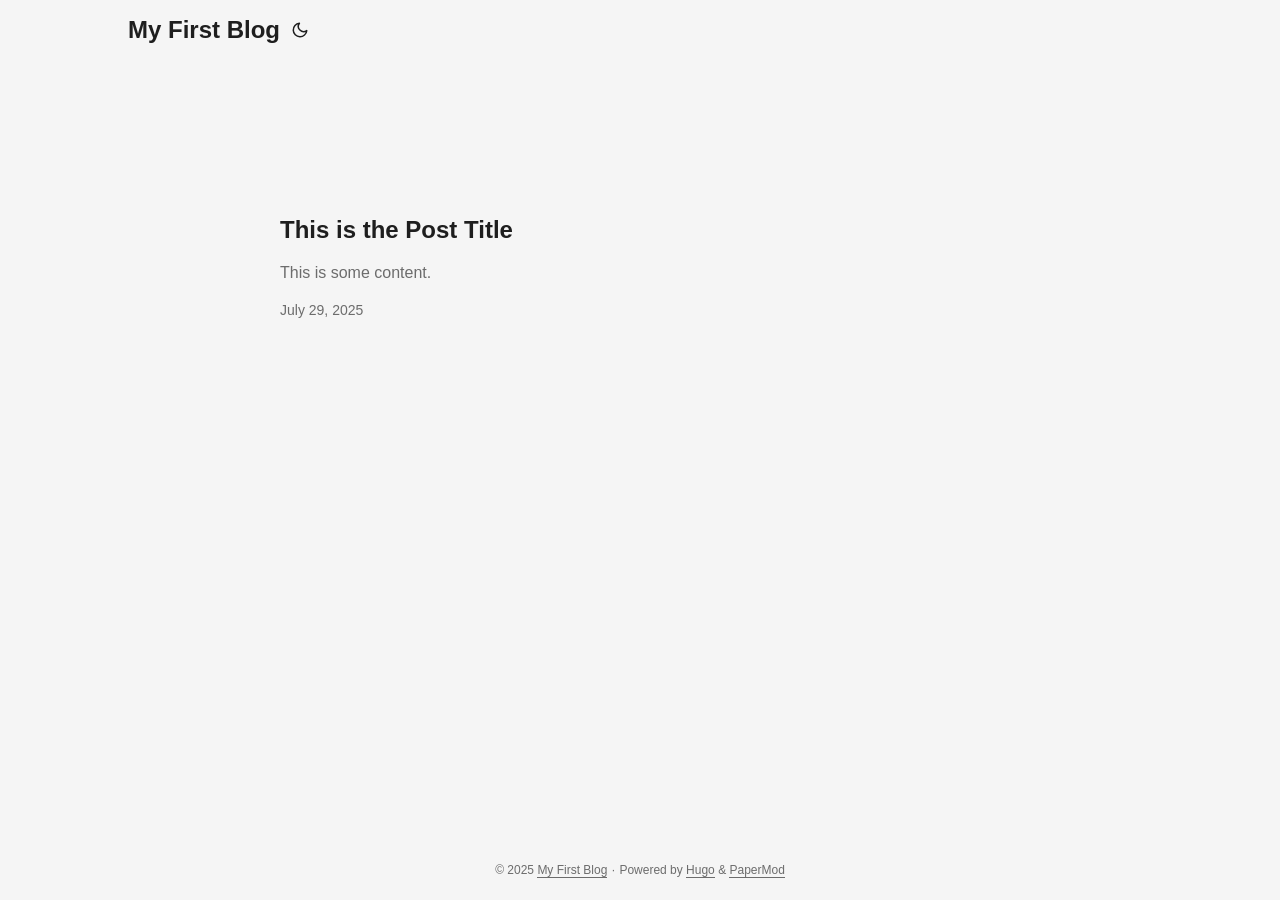
==== index.html @ a7b7a0bf "init commit" ====
<!DOCTYPE html>
<html lang="en" dir="auto">

<head>
	<meta name="generator" content="Hugo 0.148.2"><meta charset="utf-8">
<meta http-equiv="X-UA-Compatible" content="IE=edge">
<meta name="viewport" content="width=device-width, initial-scale=1, shrink-to-fit=no">
<meta name="robots" content="index, follow">
<title>My First Blog</title>

<meta name="description" content="">
<meta name="author" content="">
<link rel="canonical" href="https://amy_lu.github.io/">
<link crossorigin="anonymous" href="/assets/css/stylesheet.8fe10233a706bc87f2e08b3cf97b8bd4c0a80f10675a143675d59212121037c0.css" integrity="sha256-j&#43;ECM6cGvIfy4Is8&#43;XuL1MCoDxBnWhQ2ddWSEhIQN8A=" rel="preload stylesheet" as="style">
<link rel="icon" href="https://amy_lu.github.io/favicon.ico">
<link rel="icon" type="image/png" sizes="16x16" href="https://amy_lu.github.io/favicon-16x16.png">
<link rel="icon" type="image/png" sizes="32x32" href="https://amy_lu.github.io/favicon-32x32.png">
<link rel="apple-touch-icon" href="https://amy_lu.github.io/apple-touch-icon.png">
<link rel="mask-icon" href="https://amy_lu.github.io/safari-pinned-tab.svg">
<meta name="theme-color" content="#2e2e33">
<meta name="msapplication-TileColor" content="#2e2e33">
<link rel="alternate" type="application/rss+xml" href="https://amy_lu.github.io/index.xml">
<link rel="alternate" hreflang="en" href="https://amy_lu.github.io/">
<noscript>
    <style>
        #theme-toggle,
        .top-link {
            display: none;
        }

    </style>
    <style>
        @media (prefers-color-scheme: dark) {
            :root {
                --theme: rgb(29, 30, 32);
                --entry: rgb(46, 46, 51);
                --primary: rgb(218, 218, 219);
                --secondary: rgb(155, 156, 157);
                --tertiary: rgb(65, 66, 68);
                --content: rgb(196, 196, 197);
                --code-block-bg: rgb(46, 46, 51);
                --code-bg: rgb(55, 56, 62);
                --border: rgb(51, 51, 51);
            }

            .list {
                background: var(--theme);
            }

            .list:not(.dark)::-webkit-scrollbar-track {
                background: 0 0;
            }

            .list:not(.dark)::-webkit-scrollbar-thumb {
                border-color: var(--theme);
            }
        }

    </style>
</noscript><meta property="og:url" content="https://amy_lu.github.io/">
  <meta property="og:site_name" content="My First Blog">
  <meta property="og:title" content="My First Blog">
  <meta property="og:locale" content="en-us">
  <meta property="og:type" content="website">
<meta name="twitter:card" content="summary">
<meta name="twitter:title" content="My First Blog">
<meta name="twitter:description" content="">

<script type="application/ld+json">
{
  "@context": "https://schema.org",
  "@type": "Organization",
  "name": "My First Blog",
  "url": "https://amy_lu.github.io/",
  "description": "",
  "logo": "https://amy_lu.github.io/favicon.ico",
  "sameAs": [
      
  ]
}
</script>
</head>

<body class="list" id="top">
<script>
    if (localStorage.getItem("pref-theme") === "dark") {
        document.body.classList.add('dark');
    } else if (localStorage.getItem("pref-theme") === "light") {
        document.body.classList.remove('dark')
    } else if (window.matchMedia('(prefers-color-scheme: dark)').matches) {
        document.body.classList.add('dark');
    }

</script>

<header class="header">
    <nav class="nav">
        <div class="logo">
            <a href="https://amy_lu.github.io/" accesskey="h" title="My First Blog (Alt + H)">My First Blog</a>
            <div class="logo-switches">
                <button id="theme-toggle" accesskey="t" title="(Alt + T)" aria-label="Toggle theme">
                    <svg id="moon" xmlns="http://www.w3.org/2000/svg" width="24" height="18" viewBox="0 0 24 24"
                        fill="none" stroke="currentColor" stroke-width="2" stroke-linecap="round"
                        stroke-linejoin="round">
                        <path d="M21 12.79A9 9 0 1 1 11.21 3 7 7 0 0 0 21 12.79z"></path>
                    </svg>
                    <svg id="sun" xmlns="http://www.w3.org/2000/svg" width="24" height="18" viewBox="0 0 24 24"
                        fill="none" stroke="currentColor" stroke-width="2" stroke-linecap="round"
                        stroke-linejoin="round">
                        <circle cx="12" cy="12" r="5"></circle>
                        <line x1="12" y1="1" x2="12" y2="3"></line>
                        <line x1="12" y1="21" x2="12" y2="23"></line>
                        <line x1="4.22" y1="4.22" x2="5.64" y2="5.64"></line>
                        <line x1="18.36" y1="18.36" x2="19.78" y2="19.78"></line>
                        <line x1="1" y1="12" x2="3" y2="12"></line>
                        <line x1="21" y1="12" x2="23" y2="12"></line>
                        <line x1="4.22" y1="19.78" x2="5.64" y2="18.36"></line>
                        <line x1="18.36" y1="5.64" x2="19.78" y2="4.22"></line>
                    </svg>
                </button>
            </div>
        </div>
        <ul id="menu">
        </ul>
    </nav>
</header>
<main class="main"> 

<article class="first-entry"> 
  <header class="entry-header">
    <h2 class="entry-hint-parent">This is the Post Title
    </h2>
  </header>
  <div class="entry-content">
    <p>This is some content.
</p>
  </div>
  <footer class="entry-footer"><span title='2025-07-29 17:10:35 +0800 CST'>July 29, 2025</span></footer>
  <a class="entry-link" aria-label="post link to This is the Post Title" href="https://amy_lu.github.io/posts/mypost/"></a>
</article>
    </main>
    
<footer class="footer">
        <span>&copy; 2025 <a href="https://amy_lu.github.io/">My First Blog</a></span> · 

    <span>
        Powered by
        <a href="https://gohugo.io/" rel="noopener noreferrer" target="_blank">Hugo</a> &
        <a href="https://github.com/adityatelange/hugo-PaperMod/" rel="noopener" target="_blank">PaperMod</a>
    </span>
</footer>
<a href="#top" aria-label="go to top" title="Go to Top (Alt + G)" class="top-link" id="top-link" accesskey="g">
    <svg xmlns="http://www.w3.org/2000/svg" viewBox="0 0 12 6" fill="currentColor">
        <path d="M12 6H0l6-6z" />
    </svg>
</a>

<script>
    let menu = document.getElementById('menu')
    if (menu) {
        menu.scrollLeft = localStorage.getItem("menu-scroll-position");
        menu.onscroll = function () {
            localStorage.setItem("menu-scroll-position", menu.scrollLeft);
        }
    }

    document.querySelectorAll('a[href^="#"]').forEach(anchor => {
        anchor.addEventListener("click", function (e) {
            e.preventDefault();
            var id = this.getAttribute("href").substr(1);
            if (!window.matchMedia('(prefers-reduced-motion: reduce)').matches) {
                document.querySelector(`[id='${decodeURIComponent(id)}']`).scrollIntoView({
                    behavior: "smooth"
                });
            } else {
                document.querySelector(`[id='${decodeURIComponent(id)}']`).scrollIntoView();
            }
            if (id === "top") {
                history.replaceState(null, null, " ");
            } else {
                history.pushState(null, null, `#${id}`);
            }
        });
    });

</script>
<script>
    var mybutton = document.getElementById("top-link");
    window.onscroll = function () {
        if (document.body.scrollTop > 800 || document.documentElement.scrollTop > 800) {
            mybutton.style.visibility = "visible";
            mybutton.style.opacity = "1";
        } else {
            mybutton.style.visibility = "hidden";
            mybutton.style.opacity = "0";
        }
    };

</script>
<script>
    document.getElementById("theme-toggle").addEventListener("click", () => {
        if (document.body.className.includes("dark")) {
            document.body.classList.remove('dark');
            localStorage.setItem("pref-theme", 'light');
        } else {
            document.body.classList.add('dark');
            localStorage.setItem("pref-theme", 'dark');
        }
    })

</script>
</body>

</html>
---- assets/css/stylesheet.8fe10233a706bc87f2e08b3cf97b8bd4c0a80f10675a143675d59212121037c0.css ----
/*
  PaperMod v8+
  License: MIT https://github.com/adityatelange/hugo-PaperMod/blob/master/LICENSE
  Copyright (c) 2020 nanxiaobei and adityatelange
  Copyright (c) 2021-2025 adityatelange
*/
:root{--gap:24px;--content-gap:20px;--nav-width:1024px;--main-width:720px;--header-height:60px;--footer-height:60px;--radius:8px;--theme:rgb(255, 255, 255);--entry:rgb(255, 255, 255);--primary:rgb(30, 30, 30);--secondary:rgb(108, 108, 108);--tertiary:rgb(214, 214, 214);--content:rgb(31, 31, 31);--code-block-bg:rgb(28, 29, 33);--code-bg:rgb(245, 245, 245);--border:rgb(238, 238, 238)}.dark{--theme:rgb(29, 30, 32);--entry:rgb(46, 46, 51);--primary:rgb(218, 218, 219);--secondary:rgb(155, 156, 157);--tertiary:rgb(65, 66, 68);--content:rgb(196, 196, 197);--code-block-bg:rgb(46, 46, 51);--code-bg:rgb(55, 56, 62);--border:rgb(51, 51, 51)}.list{background:var(--code-bg)}.dark.list{background:var(--theme)}*,::after,::before{box-sizing:border-box}html{-webkit-tap-highlight-color:transparent;overflow-y:scroll;-webkit-text-size-adjust:100%;text-size-adjust:100%}a,button,body,h1,h2,h3,h4,h5,h6{color:var(--primary)}body{font-family:-apple-system,BlinkMacSystemFont,segoe ui,Roboto,Oxygen,Ubuntu,Cantarell,open sans,helvetica neue,sans-serif;font-size:18px;line-height:1.6;word-break:break-word;background:var(--theme)}article,aside,figcaption,figure,footer,header,hgroup,main,nav,section,table{display:block}h1,h2,h3,h4,h5,h6{line-height:1.2}h1,h2,h3,h4,h5,h6,p{margin-top:0;margin-bottom:0}ul{padding:0}a{text-decoration:none}body,figure,ul{margin:0}table{width:100%;border-collapse:collapse;border-spacing:0;overflow-x:auto;word-break:keep-all}button,input,textarea{padding:0;font:inherit;background:0 0;border:0}input,textarea{outline:0}button,input[type=button],input[type=submit]{cursor:pointer}input:-webkit-autofill,textarea:-webkit-autofill{box-shadow:0 0 0 50px var(--theme)inset}img{display:block;max-width:100%}.not-found{position:absolute;left:0;right:0;display:flex;align-items:center;justify-content:center;height:80%;font-size:160px;font-weight:700}.archive-posts{width:100%;font-size:16px}.archive-year{margin-top:40px}.archive-year:not(:last-of-type){border-bottom:2px solid var(--border)}.archive-month{display:flex;align-items:flex-start;padding:10px 0}.archive-month-header{margin:25px 0;width:200px}.archive-month:not(:last-of-type){border-bottom:1px solid var(--border)}.archive-entry{position:relative;padding:5px;margin:10px 0}.archive-entry-title{margin:5px 0;font-weight:400}.archive-count,.archive-meta{color:var(--secondary);font-size:14px}.footer,.top-link{font-size:12px;color:var(--secondary)}.footer{max-width:calc(var(--main-width) + var(--gap) * 2);margin:auto;padding:calc((var(--footer-height) - var(--gap))/2)var(--gap);text-align:center;line-height:24px}.footer span{margin-inline-start:1px;margin-inline-end:1px}.footer span:last-child{white-space:nowrap}.footer a{color:inherit;border-bottom:1px solid var(--secondary)}.footer a:hover{border-bottom:1px solid var(--primary)}.top-link{visibility:hidden;position:fixed;bottom:60px;right:30px;z-index:99;background:var(--tertiary);width:42px;height:42px;padding:12px;border-radius:64px;transition:visibility .5s,opacity .8s linear}.top-link,.top-link svg{filter:drop-shadow(0 0 0 var(--theme))}.footer a:hover,.top-link:hover{color:var(--primary)}.top-link:focus,#theme-toggle:focus{outline:0}.nav{display:flex;flex-wrap:wrap;justify-content:space-between;max-width:calc(var(--nav-width) + var(--gap) * 2);margin-inline-start:auto;margin-inline-end:auto;line-height:var(--header-height)}.nav a{display:block}.logo,#menu{display:flex;margin:auto var(--gap)}.logo{flex-wrap:inherit}.logo a{font-size:24px;font-weight:700}.logo a img,.logo a svg{display:inline;vertical-align:middle;pointer-events:none;transform:translate(0,-10%);border-radius:6px;margin-inline-end:8px}button#theme-toggle{font-size:26px;margin:auto 4px}body.dark #moon{vertical-align:middle;display:none}body:not(.dark) #sun{display:none}#menu{list-style:none;word-break:keep-all;overflow-x:auto;white-space:nowrap}#menu li+li{margin-inline-start:var(--gap)}#menu a{font-size:16px}#menu .active{font-weight:500;border-bottom:2px solid}.lang-switch li,.lang-switch ul,.logo-switches{display:inline-flex;margin:auto 4px}.lang-switch{display:flex;flex-wrap:inherit}.lang-switch a{margin:auto 3px;font-size:16px;font-weight:500}.logo-switches{flex-wrap:inherit}.main{position:relative;min-height:calc(100vh - var(--header-height) - var(--footer-height));max-width:calc(var(--main-width) + var(--gap) * 2);margin:auto;padding:var(--gap)}.page-header h1{font-size:40px}.pagination{display:flex}.pagination a{color:var(--theme);font-size:13px;line-height:36px;background:var(--primary);border-radius:calc(36px/2);padding:0 16px}.pagination .next{margin-inline-start:auto}.social-icons a{display:inline-flex;padding:10px}.social-icons a svg{height:26px;width:26px}code{direction:ltr}div.highlight,pre{position:relative}.copy-code{display:none;position:absolute;top:4px;right:4px;color:rgba(255,255,255,.8);background:rgba(78,78,78,.8);border-radius:var(--radius);padding:0 5px;font-size:14px;user-select:none}div.highlight:hover .copy-code,pre:hover .copy-code{display:block}.first-entry{position:relative;display:flex;flex-direction:column;justify-content:center;min-height:320px;margin:var(--gap)0 calc(var(--gap) * 2)}.first-entry .entry-header{overflow:hidden;display:-webkit-box;-webkit-box-orient:vertical;-webkit-line-clamp:3}.first-entry .entry-header h1{font-size:34px;line-height:1.3}.first-entry .entry-content{margin:14px 0;font-size:16px;-webkit-line-clamp:3}.first-entry .entry-footer{font-size:14px}.home-info .entry-content{-webkit-line-clamp:unset}.post-entry{position:relative;margin-bottom:var(--gap);padding:var(--gap);background:var(--entry);border-radius:var(--radius);transition:transform .1s;border:1px solid var(--border)}.post-entry:active{transform:scale(.96)}.tag-entry .entry-cover{display:none}.entry-header h2{font-size:24px;line-height:1.3}.entry-content{margin:8px 0;color:var(--secondary);font-size:14px;line-height:1.6;overflow:hidden;display:-webkit-box;-webkit-box-orient:vertical;-webkit-line-clamp:2}.entry-footer{color:var(--secondary);font-size:13px}.entry-link{position:absolute;left:0;right:0;top:0;bottom:0}.entry-hint{color:var(--secondary)}.entry-hint-parent{display:flex;justify-content:space-between}.entry-cover{font-size:14px;margin-bottom:var(--gap);text-align:center}.entry-cover img{border-radius:var(--radius);width:100%;height:auto}.entry-cover a{color:var(--secondary);box-shadow:0 1px 0 var(--primary)}.page-header,.post-header{margin:24px auto var(--content-gap)}.post-title{margin-bottom:2px;font-size:40px}.post-description{margin-top:10px;margin-bottom:5px}.post-meta,.breadcrumbs{color:var(--secondary);font-size:14px;display:flex;flex-wrap:wrap;align-items:center}.post-meta .i18n_list li{display:inline-flex;list-style:none;margin:auto 3px;box-shadow:0 1px 0 var(--secondary)}.breadcrumbs a{font-size:16px}.post-content{color:var(--content)}.post-content h3,.post-content h4,.post-content h5,.post-content h6{margin:24px 0 16px}.post-content h1{margin:40px auto 32px;font-size:40px}.post-content h2{margin:32px auto 24px;font-size:32px}.post-content h3{font-size:24px}.post-content h4{font-size:16px}.post-content h5{font-size:14px}.post-content h6{font-size:12px}.post-content a,.toc a:hover{box-shadow:0 1px;box-decoration-break:clone;-webkit-box-decoration-break:clone}.post-content a code{margin:auto 0;border-radius:0;box-shadow:0 -1px 0 var(--primary)inset}.post-content del{text-decoration:line-through}.post-content dl,.post-content ol,.post-content p,.post-content figure,.post-content ul{margin-bottom:var(--content-gap)}.post-content ol,.post-content ul{padding-inline-start:20px}.post-content li{margin-top:5px}.post-content li p{margin-bottom:0}.post-content dl{display:flex;flex-wrap:wrap;margin:0}.post-content dt{width:25%;font-weight:700}.post-content dd{width:75%;margin-inline-start:0;padding-inline-start:10px}.post-content dd~dd,.post-content dt~dt{margin-top:10px}.post-content table{margin-bottom:var(--content-gap)}.post-content table th,.post-content table:not(.highlighttable,.highlight table,.gist .highlight) td{min-width:80px;padding:8px 5px;line-height:1.5;border-bottom:1px solid var(--border)}.post-content table th{text-align:start}.post-content table:not(.highlighttable) td code:only-child{margin:auto 0}.post-content .highlight table{border-radius:var(--radius)}.post-content .highlight:not(table){margin:10px auto;background:var(--code-block-bg) !important;border-radius:var(--radius);direction:ltr}.post-content li>.highlight{margin-inline-end:0}.post-content ul pre{margin-inline-start:calc(var(--gap) * -2)}.post-content .highlight pre{margin:0}.post-content .highlighttable{table-layout:fixed}.post-content .highlighttable td:first-child{width:40px}.post-content .highlighttable td .linenodiv{padding-inline-end:0 !important}.post-content .highlighttable td .highlight,.post-content .highlighttable td .linenodiv pre{margin-bottom:0}.post-content code{margin:auto 4px;padding:4px 6px;font-size:.78em;line-height:1.5;background:var(--code-bg);border-radius:2px}.post-content pre code{display:grid;margin:auto 0;padding:10px;color:#d5d5d6;background:var(--code-block-bg) !important;border-radius:var(--radius);overflow-x:auto;word-break:break-all}.post-content blockquote{margin:20px 0;padding:0 14px;border-inline-start:3px solid var(--primary)}.post-content hr{margin:30px 0;height:2px;background:var(--tertiary);border:0}.post-content iframe{max-width:100%}.post-content img{border-radius:4px;margin:1rem 0}.post-content img[src*="#center"]{margin:1rem auto}.post-content figure.align-center{text-align:center}.post-content figure>figcaption{color:var(--primary);font-size:16px;font-weight:700;margin:8px 0 16px}.post-content figure>figcaption>p{color:var(--secondary);font-size:14px;font-weight:400}.toc{margin:0 2px 40px;border:1px solid var(--border);background:var(--code-bg);border-radius:var(--radius);padding:.4em}.dark .toc{background:var(--entry)}.toc details summary{cursor:zoom-in;margin-inline-start:10px;user-select:none}.toc details[open] summary{cursor:zoom-out}.toc .details{display:inline;font-weight:500}.toc .inner{margin:5px 20px 0;padding:0 10px;opacity:.9}.toc li ul{margin-inline-start:var(--gap)}.toc summary:focus{outline:0}.post-footer{margin-top:56px}.post-footer>*{margin-bottom:10px}.post-tags{display:flex;flex-wrap:wrap;gap:10px}.post-tags li{display:inline-block}.post-tags a,.share-buttons,.paginav{border-radius:var(--radius);background:var(--code-bg);border:1px solid var(--border)}.post-tags a{display:block;padding:0 14px;color:var(--secondary);font-size:14px;line-height:34px;background:var(--code-bg)}.post-tags a:hover,.paginav a:hover{background:var(--border)}.share-buttons{padding:10px;display:flex;justify-content:center;overflow-x:auto;gap:10px}.share-buttons li,.share-buttons a{display:inline-flex}.share-buttons a:not(:last-of-type){margin-inline-end:12px}h1:hover .anchor,h2:hover .anchor,h3:hover .anchor,h4:hover .anchor,h5:hover .anchor,h6:hover .anchor{display:inline-flex;color:var(--secondary);margin-inline-start:8px;font-weight:500;user-select:none}.paginav{display:flex;line-height:30px}.paginav a{padding-inline-start:14px;padding-inline-end:14px;border-radius:var(--radius)}.paginav .title{letter-spacing:1px;text-transform:uppercase;font-size:small;color:var(--secondary)}.paginav .prev,.paginav .next{width:50%}.paginav span:hover:not(.title){box-shadow:0 1px}.paginav .next{margin-inline-start:auto;text-align:right}[dir=rtl] .paginav .next{text-align:left}h1>a>svg{display:inline}img.in-text{display:inline;margin:auto}.buttons,.main .profile{display:flex;justify-content:center}.main .profile{align-items:center;min-height:calc(100vh - var(--header-height) - var(--footer-height) - (var(--gap) * 2));text-align:center}.profile .profile_inner{display:flex;flex-direction:column;align-items:center;gap:10px}.profile img{border-radius:50%}.buttons{flex-wrap:wrap;max-width:400px}.button{background:var(--tertiary);border-radius:var(--radius);margin:8px;padding:6px;transition:transform .1s}.button-inner{padding:0 8px}.button:active{transform:scale(.96)}#searchbox input{padding:4px 10px;width:100%;color:var(--primary);font-weight:700;border:2px solid var(--tertiary);border-radius:var(--radius)}#searchbox input:focus{border-color:var(--secondary)}#searchResults li{list-style:none;border-radius:var(--radius);padding:10px;margin:10px 0;position:relative;font-weight:500}#searchResults{margin:10px 0;width:100%}#searchResults li:active{transition:transform .1s;transform:scale(.98)}#searchResults a{position:absolute;width:100%;height:100%;top:0;left:0;outline:none}#searchResults .focus{transform:scale(.98);border:2px solid var(--tertiary)}.terms-tags li{display:inline-block;margin:10px;font-weight:500}.terms-tags a{display:block;padding:3px 10px;background:var(--tertiary);border-radius:6px;transition:transform .1s}.terms-tags a:active{background:var(--tertiary);transform:scale(.96)}.bg{color:#cad3f5;background-color:#24273a}.chroma{color:#cad3f5;background-color:#24273a}.chroma .x{}.chroma .err{color:#ed8796}.chroma .cl{}.chroma .lnlinks{outline:none;text-decoration:none;color:inherit}.chroma .lntd{vertical-align:top;padding:0;margin:0;border:0}.chroma .lntable{border-spacing:0;padding:0;margin:0;border:0}.chroma .hl{background-color:#474733}.chroma .lnt{white-space:pre;-webkit-user-select:none;user-select:none;margin-right:.4em;padding:0 .4em;color:#8087a2}.chroma .ln{white-space:pre;-webkit-user-select:none;user-select:none;margin-right:.4em;padding:0 .4em;color:#8087a2}.chroma .line{display:flex}.chroma .k{color:#c6a0f6}.chroma .kc{color:#f5a97f}.chroma .kd{color:#ed8796}.chroma .kn{color:#8bd5ca}.chroma .kp{color:#c6a0f6}.chroma .kr{color:#c6a0f6}.chroma .kt{color:#ed8796}.chroma .n{}.chroma .na{color:#8aadf4}.chroma .nb{color:#91d7e3}.chroma .bp{color:#91d7e3}.chroma .nc{color:#eed49f}.chroma .no{color:#eed49f}.chroma .nd{color:#8aadf4;font-weight:700}.chroma .ni{color:#8bd5ca}.chroma .ne{color:#f5a97f}.chroma .nf{color:#8aadf4}.chroma .fm{color:#8aadf4}.chroma .nl{color:#91d7e3}.chroma .nn{color:#f5a97f}.chroma .nx{}.chroma .py{color:#f5a97f}.chroma .nt{color:#c6a0f6}.chroma .nv{color:#f4dbd6}.chroma .vc{color:#f4dbd6}.chroma .vg{color:#f4dbd6}.chroma .vi{color:#f4dbd6}.chroma .vm{color:#f4dbd6}.chroma .l{}.chroma .ld{}.chroma .s{color:#a6da95}.chroma .sa{color:#ed8796}.chroma .sb{color:#a6da95}.chroma .sc{color:#a6da95}.chroma .dl{color:#8aadf4}.chroma .sd{color:#6e738d}.chroma .s2{color:#a6da95}.chroma .se{color:#8aadf4}.chroma .sh{color:#6e738d}.chroma .si{color:#a6da95}.chroma .sx{color:#a6da95}.chroma .sr{color:#8bd5ca}.chroma .s1{color:#a6da95}.chroma .ss{color:#a6da95}.chroma .m{color:#f5a97f}.chroma .mb{color:#f5a97f}.chroma .mf{color:#f5a97f}.chroma .mh{color:#f5a97f}.chroma .mi{color:#f5a97f}.chroma .il{color:#f5a97f}.chroma .mo{color:#f5a97f}.chroma .o{color:#91d7e3;font-weight:700}.chroma .ow{color:#91d7e3;font-weight:700}.chroma .p{}.chroma .c{color:#6e738d;font-style:italic}.chroma .ch{color:#6e738d;font-style:italic}.chroma .cm{color:#6e738d;font-style:italic}.chroma .c1{color:#6e738d;font-style:italic}.chroma .cs{color:#6e738d;font-style:italic}.chroma .cp{color:#6e738d;font-style:italic}.chroma .cpf{color:#6e738d;font-weight:700;font-style:italic}.chroma .g{}.chroma .gd{color:#ed8796;background-color:#363a4f}.chroma .ge{font-style:italic}.chroma .gr{color:#ed8796}.chroma .gh{color:#f5a97f;font-weight:700}.chroma .gi{color:#a6da95;background-color:#363a4f}.chroma .go{}.chroma .gp{}.chroma .gs{font-weight:700}.chroma .gu{color:#f5a97f;font-weight:700}.chroma .gt{color:#ed8796}.chroma .gl{text-decoration:underline}.chroma .w{}.chroma{background-color:unset !important}.chroma .hl{display:flex}.chroma .lnt{padding:0 0 0 12px}.highlight pre.chroma code{padding:8px 0}.highlight pre.chroma .line .cl,.chroma .ln{padding:0 10px}.chroma .lntd:last-of-type{width:100%}::-webkit-scrollbar-track{background:0 0}.list:not(.dark)::-webkit-scrollbar-track{background:var(--code-bg)}::-webkit-scrollbar-thumb{background:var(--tertiary);border:5px solid var(--theme);border-radius:var(--radius)}.list:not(.dark)::-webkit-scrollbar-thumb{border:5px solid var(--code-bg)}::-webkit-scrollbar-thumb:hover{background:var(--secondary)}::-webkit-scrollbar:not(.highlighttable,.highlight table,.gist .highlight){background:var(--theme)}.post-content .highlighttable td .highlight pre code::-webkit-scrollbar{display:none}.post-content :not(table) ::-webkit-scrollbar-thumb{border:2px solid var(--code-block-bg);background:#717175}.post-content :not(table) ::-webkit-scrollbar-thumb:hover{background:#a3a3a5}.gist table::-webkit-scrollbar-thumb{border:2px solid #fff;background:#adadad}.gist table::-webkit-scrollbar-thumb:hover{background:#707070}.post-content table::-webkit-scrollbar-thumb{border-width:2px}@media screen and (min-width:768px){::-webkit-scrollbar{width:19px;height:11px}}@media screen and (max-width:768px){:root{--gap:14px}.profile img{transform:scale(.85)}.first-entry{min-height:260px}.archive-month{flex-direction:column}.archive-year{margin-top:20px}.footer{padding:calc((var(--footer-height) - var(--gap) - 10px)/2)var(--gap)}}@media screen and (max-width:900px){.list .top-link{transform:translateY(-5rem)}}@media screen and (max-width:340px){.share-buttons{justify-content:unset}}@media(prefers-reduced-motion){.terms-tags a:active,.button:active,.post-entry:active,.top-link,#searchResults .focus,#searchResults li:active{transform:none}}
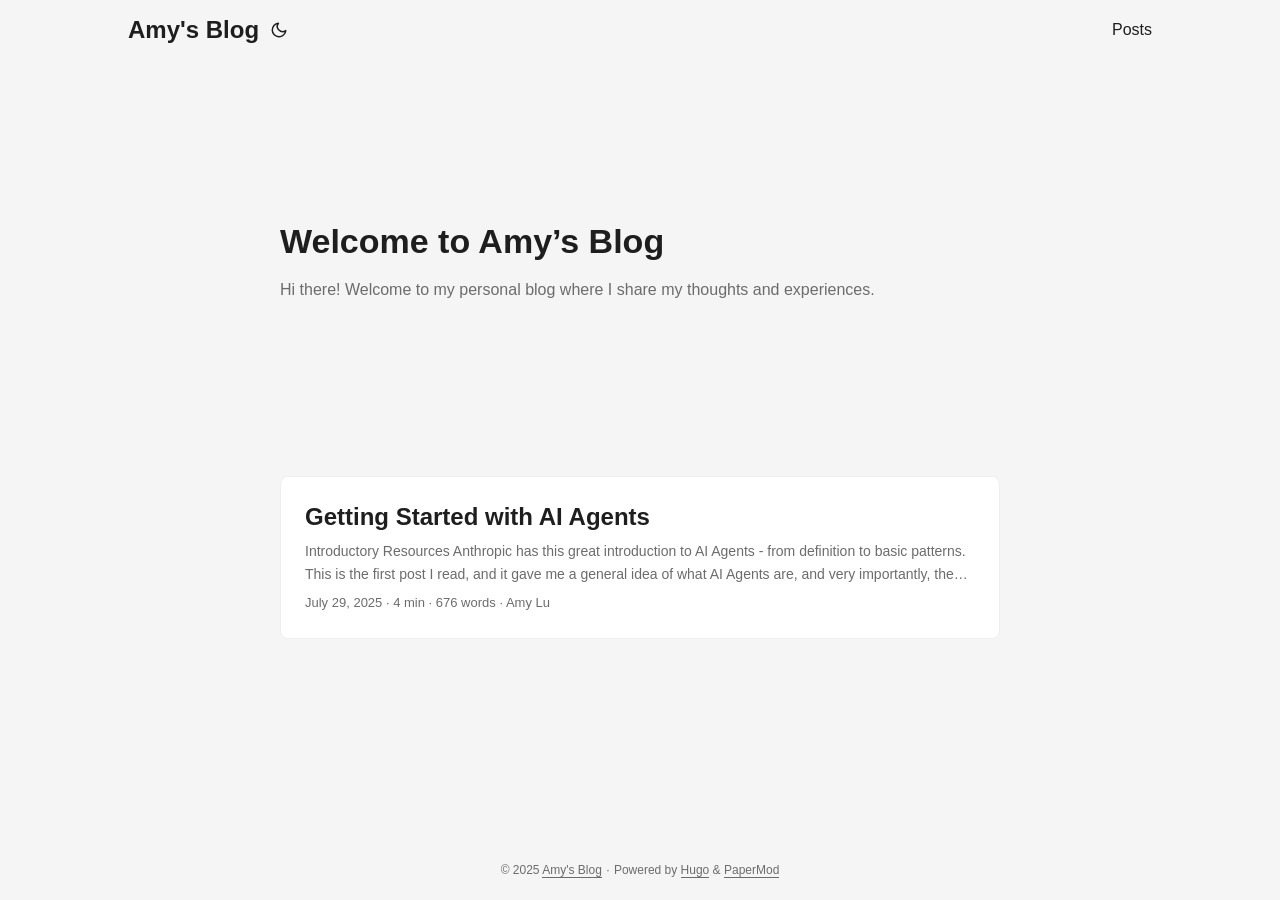
==== commit 79001f0d: "Deploy Amy's Blog to renamed repo" ====
--- a/index.html
+++ b/index.html
@@ -6,21 +6,22 @@
 <meta http-equiv="X-UA-Compatible" content="IE=edge">
 <meta name="viewport" content="width=device-width, initial-scale=1, shrink-to-fit=no">
 <meta name="robots" content="index, follow">
-<title>My First Blog</title>
-
-<meta name="description" content="">
-<meta name="author" content="">
-<link rel="canonical" href="https://amy_lu.github.io/">
+<title>Amy&#39;s Blog</title>
+
+<meta name="description" content="Amy&#39;s Personal Blog">
+<meta name="author" content="Amy">
+<link rel="canonical" href="https://amylu0828.github.io/">
 <link crossorigin="anonymous" href="/assets/css/stylesheet.8fe10233a706bc87f2e08b3cf97b8bd4c0a80f10675a143675d59212121037c0.css" integrity="sha256-j&#43;ECM6cGvIfy4Is8&#43;XuL1MCoDxBnWhQ2ddWSEhIQN8A=" rel="preload stylesheet" as="style">
-<link rel="icon" href="https://amy_lu.github.io/favicon.ico">
-<link rel="icon" type="image/png" sizes="16x16" href="https://amy_lu.github.io/favicon-16x16.png">
-<link rel="icon" type="image/png" sizes="32x32" href="https://amy_lu.github.io/favicon-32x32.png">
-<link rel="apple-touch-icon" href="https://amy_lu.github.io/apple-touch-icon.png">
-<link rel="mask-icon" href="https://amy_lu.github.io/safari-pinned-tab.svg">
+<link rel="icon" href="https://amylu0828.github.io/favicon.ico">
+<link rel="icon" type="image/png" sizes="16x16" href="https://amylu0828.github.io/favicon-16x16.png">
+<link rel="icon" type="image/png" sizes="32x32" href="https://amylu0828.github.io/favicon-32x32.png">
+<link rel="apple-touch-icon" href="https://amylu0828.github.io/apple-touch-icon.png">
+<link rel="mask-icon" href="https://amylu0828.github.io/safari-pinned-tab.svg">
 <meta name="theme-color" content="#2e2e33">
 <meta name="msapplication-TileColor" content="#2e2e33">
-<link rel="alternate" type="application/rss+xml" href="https://amy_lu.github.io/index.xml">
-<link rel="alternate" hreflang="en" href="https://amy_lu.github.io/">
+<link rel="alternate" type="application/rss+xml" href="https://amylu0828.github.io/index.xml">
+<link rel="alternate" type="application/json" href="https://amylu0828.github.io/index.json">
+<link rel="alternate" hreflang="en" href="https://amylu0828.github.io/">
 <noscript>
     <style>
         #theme-toggle,
@@ -57,23 +58,24 @@
         }
 
     </style>
-</noscript><meta property="og:url" content="https://amy_lu.github.io/">
-  <meta property="og:site_name" content="My First Blog">
-  <meta property="og:title" content="My First Blog">
-  <meta property="og:locale" content="en-us">
+</noscript><meta property="og:url" content="https://amylu0828.github.io/">
+  <meta property="og:site_name" content="Amy&#39;s Blog">
+  <meta property="og:title" content="Amy&#39;s Blog">
+  <meta property="og:description" content="Amy&#39;s Personal Blog">
+  <meta property="og:locale" content="en">
   <meta property="og:type" content="website">
 <meta name="twitter:card" content="summary">
-<meta name="twitter:title" content="My First Blog">
-<meta name="twitter:description" content="">
+<meta name="twitter:title" content="Amy&#39;s Blog">
+<meta name="twitter:description" content="Amy&#39;s Personal Blog">
 
 <script type="application/ld+json">
 {
   "@context": "https://schema.org",
   "@type": "Organization",
-  "name": "My First Blog",
-  "url": "https://amy_lu.github.io/",
-  "description": "",
-  "logo": "https://amy_lu.github.io/favicon.ico",
+  "name": "Amy's Blog",
+  "url": "https://amylu0828.github.io/",
+  "description": "Amy's Personal Blog",
+  "logo": "https://amylu0828.github.io/favicon.ico",
   "sameAs": [
       
   ]
@@ -96,7 +98,7 @@
 <header class="header">
     <nav class="nav">
         <div class="logo">
-            <a href="https://amy_lu.github.io/" accesskey="h" title="My First Blog (Alt + H)">My First Blog</a>
+            <a href="https://amylu0828.github.io/" accesskey="h" title="Amy&#39;s Blog (Alt + H)">Amy&#39;s Blog</a>
             <div class="logo-switches">
                 <button id="theme-toggle" accesskey="t" title="(Alt + T)" aria-label="Toggle theme">
                     <svg id="moon" xmlns="http://www.w3.org/2000/svg" width="24" height="18" viewBox="0 0 24 24"
@@ -121,27 +123,48 @@
             </div>
         </div>
         <ul id="menu">
+            <li>
+                <a href="https://amylu0828.github.io/posts" title="Posts">
+                    <span>Posts</span>
+                </a>
+            </li>
         </ul>
     </nav>
 </header>
 <main class="main"> 
-
-<article class="first-entry"> 
+<article class="first-entry home-info">
+    <header class="entry-header">
+        <h1>Welcome to Amy&rsquo;s Blog</h1>
+    </header>
+    <div class="entry-content">
+        Hi there! Welcome to my personal blog where I share my thoughts and experiences.
+    </div>
+    <footer class="entry-footer">
+        <div class="social-icons" >
+</div>
+
+    </footer>
+</article>
+
+<article class="post-entry"> 
   <header class="entry-header">
-    <h2 class="entry-hint-parent">This is the Post Title
+    <h2 class="entry-hint-parent">Getting Started with AI Agents
     </h2>
   </header>
   <div class="entry-content">
-    <p>This is some content.
-</p>
+    <p>Introductory Resources Anthropic has this great introduction to AI Agents - from definition to basic patterns. This is the first post I read, and it gave me a general idea of what AI Agents are, and very importantly, the difference between AI Agents and workflows.
+Building Effective Agents
+Now, to actually start learning, I find this blog by Galileo a good guideline for the different stages (and complexities) in building AI Agents, and my learning is also pretty much down this path.
+A Field Guide to AI Agents
+...</p>
   </div>
-  <footer class="entry-footer"><span title='2025-07-29 17:10:35 +0800 CST'>July 29, 2025</span></footer>
-  <a class="entry-link" aria-label="post link to This is the Post Title" href="https://amy_lu.github.io/posts/mypost/"></a>
+  <footer class="entry-footer"><span title='2025-07-29 00:00:00 +0000 UTC'>July 29, 2025</span>&nbsp;·&nbsp;4 min&nbsp;·&nbsp;676 words&nbsp;·&nbsp;Amy Lu</footer>
+  <a class="entry-link" aria-label="post link to Getting Started with AI Agents" href="https://amylu0828.github.io/posts/mypost/"></a>
 </article>
     </main>
     
 <footer class="footer">
-        <span>&copy; 2025 <a href="https://amy_lu.github.io/">My First Blog</a></span> · 
+        <span>&copy; 2025 <a href="https://amylu0828.github.io/">Amy&#39;s Blog</a></span> · 
 
     <span>
         Powered by
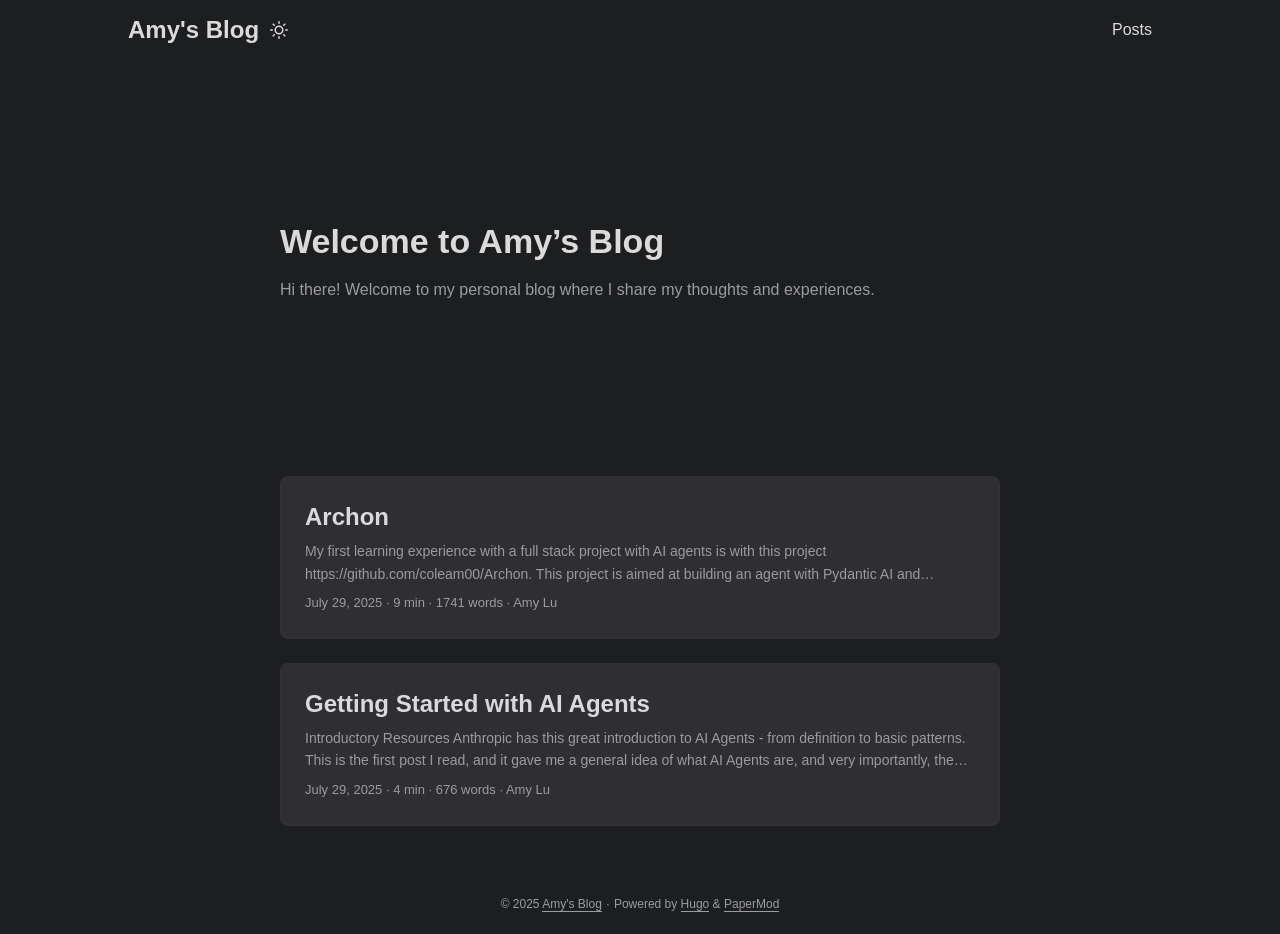
==== commit e0c8423f: "Add new post: Archon" ====
--- a/index.html
+++ b/index.html
@@ -30,34 +30,6 @@
         }
 
     </style>
-    <style>
-        @media (prefers-color-scheme: dark) {
-            :root {
-                --theme: rgb(29, 30, 32);
-                --entry: rgb(46, 46, 51);
-                --primary: rgb(218, 218, 219);
-                --secondary: rgb(155, 156, 157);
-                --tertiary: rgb(65, 66, 68);
-                --content: rgb(196, 196, 197);
-                --code-block-bg: rgb(46, 46, 51);
-                --code-bg: rgb(55, 56, 62);
-                --border: rgb(51, 51, 51);
-            }
-
-            .list {
-                background: var(--theme);
-            }
-
-            .list:not(.dark)::-webkit-scrollbar-track {
-                background: 0 0;
-            }
-
-            .list:not(.dark)::-webkit-scrollbar-thumb {
-                border-color: var(--theme);
-            }
-        }
-
-    </style>
 </noscript><meta property="og:url" content="https://amylu0828.github.io/">
   <meta property="og:site_name" content="Amy&#39;s Blog">
   <meta property="og:title" content="Amy&#39;s Blog">
@@ -83,14 +55,10 @@
 </script>
 </head>
 
-<body class="list" id="top">
-<script>
-    if (localStorage.getItem("pref-theme") === "dark") {
-        document.body.classList.add('dark');
-    } else if (localStorage.getItem("pref-theme") === "light") {
+<body class="list dark" id="top">
+<script>
+    if (localStorage.getItem("pref-theme") === "light") {
         document.body.classList.remove('dark')
-    } else if (window.matchMedia('(prefers-color-scheme: dark)').matches) {
-        document.body.classList.add('dark');
     }
 
 </script>
@@ -148,6 +116,22 @@
 
 <article class="post-entry"> 
   <header class="entry-header">
+    <h2 class="entry-hint-parent">Archon
+    </h2>
+  </header>
+  <div class="entry-content">
+    <p>My first learning experience with a full stack project with AI agents is with this project https://github.com/coleam00/Archon.
+This project is aimed at building an agent with Pydantic AI and Langraph that builds other agents.
+This is the hands on best project for beginners who just had some encounterance with Agentic workflows, but has only built small-scaled demos and is wondering how these workflows can be turned into actual products/applications.
+The best part of this project to me is that it includes 6 iterations. This gradual process of adding features and optimizations make it easier for me to follow - if you were to throw at me the final version at the very beginning I would not have understand. So, let’s get started.
+...</p>
+  </div>
+  <footer class="entry-footer"><span title='2025-07-29 00:00:00 +0000 UTC'>July 29, 2025</span>&nbsp;·&nbsp;9 min&nbsp;·&nbsp;1741 words&nbsp;·&nbsp;Amy Lu</footer>
+  <a class="entry-link" aria-label="post link to Archon" href="https://amylu0828.github.io/posts/archon-post/"></a>
+</article>
+
+<article class="post-entry"> 
+  <header class="entry-header">
     <h2 class="entry-hint-parent">Getting Started with AI Agents
     </h2>
   </header>
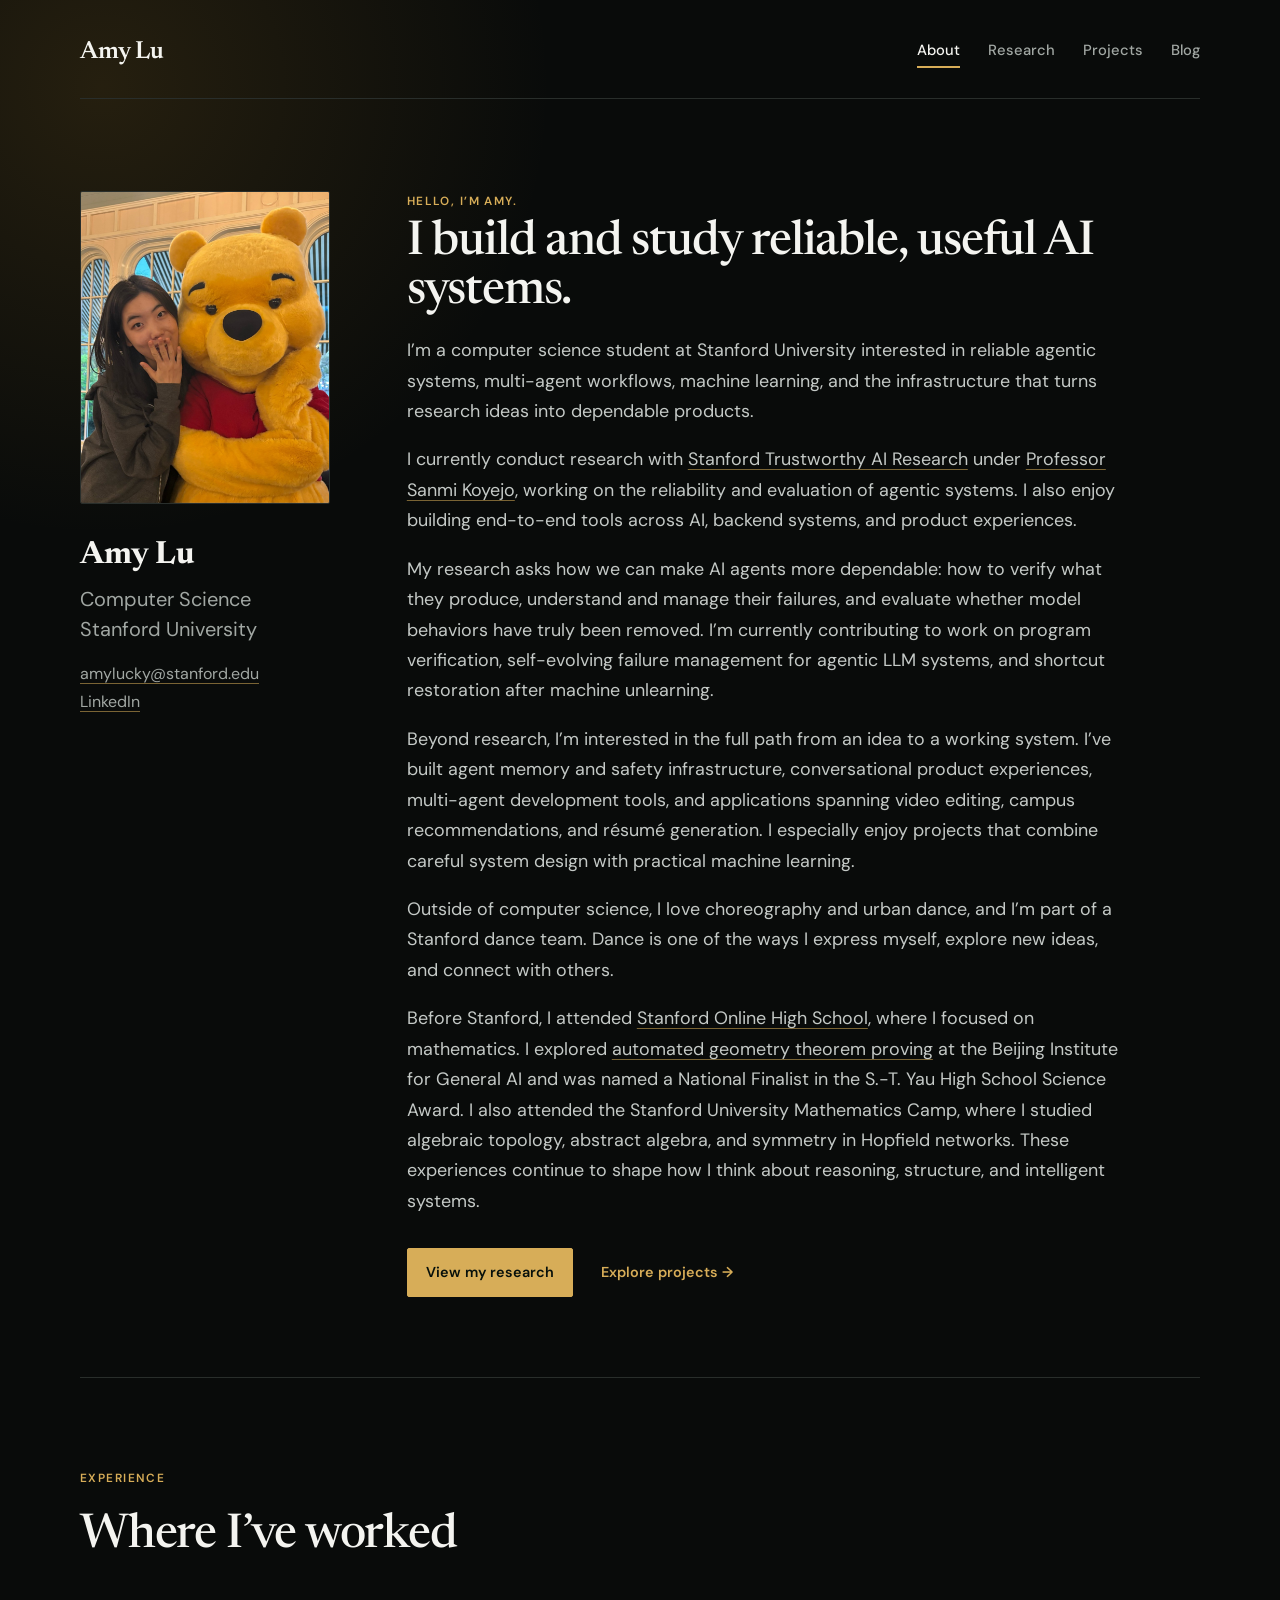
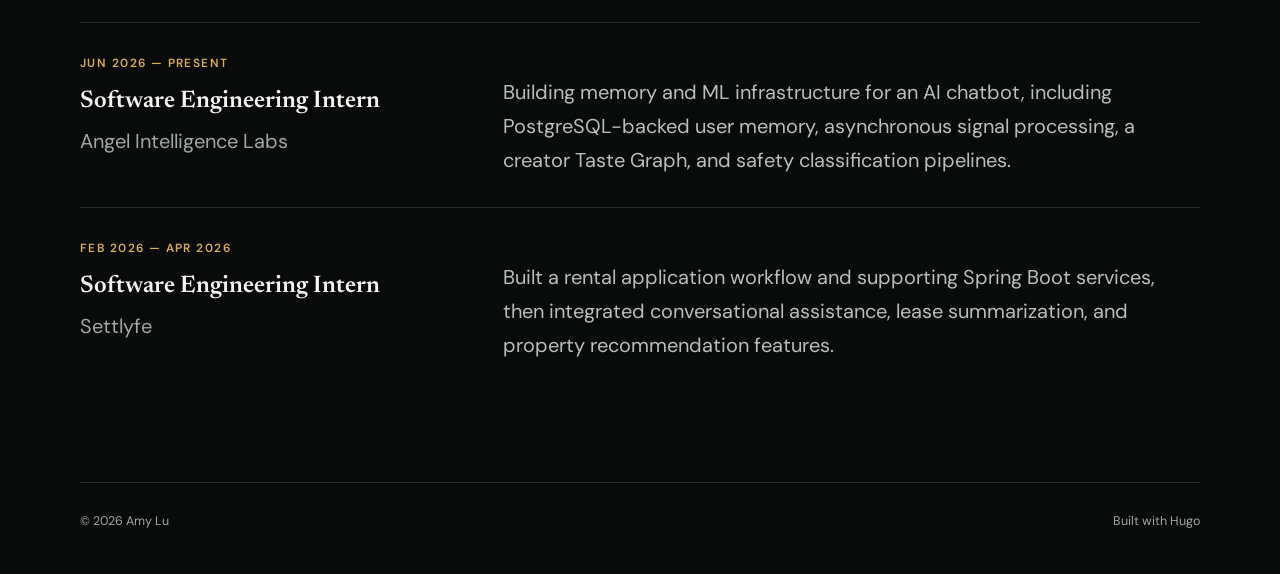
==== commit be2dd96a: "Deploy personal portfolio site Publish the new About, Research, Projects, and Blog experience at the" ====
--- a/index.html
+++ b/index.html
@@ -1,221 +1,36 @@
-<!DOCTYPE html>
-<html lang="en" dir="auto">
-
-<head>
-	<meta name="generator" content="Hugo 0.148.2"><meta charset="utf-8">
-<meta http-equiv="X-UA-Compatible" content="IE=edge">
-<meta name="viewport" content="width=device-width, initial-scale=1, shrink-to-fit=no">
-<meta name="robots" content="index, follow">
-<title>Amy&#39;s Blog</title>
-
-<meta name="description" content="Amy&#39;s Personal Blog">
-<meta name="author" content="Amy">
-<link rel="canonical" href="https://amylu0828.github.io/">
-<link crossorigin="anonymous" href="/assets/css/stylesheet.8fe10233a706bc87f2e08b3cf97b8bd4c0a80f10675a143675d59212121037c0.css" integrity="sha256-j&#43;ECM6cGvIfy4Is8&#43;XuL1MCoDxBnWhQ2ddWSEhIQN8A=" rel="preload stylesheet" as="style">
-<link rel="icon" href="https://amylu0828.github.io/favicon.ico">
-<link rel="icon" type="image/png" sizes="16x16" href="https://amylu0828.github.io/favicon-16x16.png">
-<link rel="icon" type="image/png" sizes="32x32" href="https://amylu0828.github.io/favicon-32x32.png">
-<link rel="apple-touch-icon" href="https://amylu0828.github.io/apple-touch-icon.png">
-<link rel="mask-icon" href="https://amylu0828.github.io/safari-pinned-tab.svg">
-<meta name="theme-color" content="#2e2e33">
-<meta name="msapplication-TileColor" content="#2e2e33">
-<link rel="alternate" type="application/rss+xml" href="https://amylu0828.github.io/index.xml">
-<link rel="alternate" type="application/json" href="https://amylu0828.github.io/index.json">
-<link rel="alternate" hreflang="en" href="https://amylu0828.github.io/">
-<noscript>
-    <style>
-        #theme-toggle,
-        .top-link {
-            display: none;
-        }
-
-    </style>
-</noscript><meta property="og:url" content="https://amylu0828.github.io/">
-  <meta property="og:site_name" content="Amy&#39;s Blog">
-  <meta property="og:title" content="Amy&#39;s Blog">
-  <meta property="og:description" content="Amy&#39;s Personal Blog">
-  <meta property="og:locale" content="en">
-  <meta property="og:type" content="website">
-<meta name="twitter:card" content="summary">
-<meta name="twitter:title" content="Amy&#39;s Blog">
-<meta name="twitter:description" content="Amy&#39;s Personal Blog">
-
-<script type="application/ld+json">
-{
-  "@context": "https://schema.org",
-  "@type": "Organization",
-  "name": "Amy's Blog",
-  "url": "https://amylu0828.github.io/",
-  "description": "Amy's Personal Blog",
-  "logo": "https://amylu0828.github.io/favicon.ico",
-  "sameAs": [
-      
-  ]
-}
-</script>
-</head>
-
-<body class="list dark" id="top">
-<script>
-    if (localStorage.getItem("pref-theme") === "light") {
-        document.body.classList.remove('dark')
-    }
-
-</script>
-
-<header class="header">
-    <nav class="nav">
-        <div class="logo">
-            <a href="https://amylu0828.github.io/" accesskey="h" title="Amy&#39;s Blog (Alt + H)">Amy&#39;s Blog</a>
-            <div class="logo-switches">
-                <button id="theme-toggle" accesskey="t" title="(Alt + T)" aria-label="Toggle theme">
-                    <svg id="moon" xmlns="http://www.w3.org/2000/svg" width="24" height="18" viewBox="0 0 24 24"
-                        fill="none" stroke="currentColor" stroke-width="2" stroke-linecap="round"
-                        stroke-linejoin="round">
-                        <path d="M21 12.79A9 9 0 1 1 11.21 3 7 7 0 0 0 21 12.79z"></path>
-                    </svg>
-                    <svg id="sun" xmlns="http://www.w3.org/2000/svg" width="24" height="18" viewBox="0 0 24 24"
-                        fill="none" stroke="currentColor" stroke-width="2" stroke-linecap="round"
-                        stroke-linejoin="round">
-                        <circle cx="12" cy="12" r="5"></circle>
-                        <line x1="12" y1="1" x2="12" y2="3"></line>
-                        <line x1="12" y1="21" x2="12" y2="23"></line>
-                        <line x1="4.22" y1="4.22" x2="5.64" y2="5.64"></line>
-                        <line x1="18.36" y1="18.36" x2="19.78" y2="19.78"></line>
-                        <line x1="1" y1="12" x2="3" y2="12"></line>
-                        <line x1="21" y1="12" x2="23" y2="12"></line>
-                        <line x1="4.22" y1="19.78" x2="5.64" y2="18.36"></line>
-                        <line x1="18.36" y1="5.64" x2="19.78" y2="4.22"></line>
-                    </svg>
-                </button>
-            </div>
-        </div>
-        <ul id="menu">
-            <li>
-                <a href="https://amylu0828.github.io/posts" title="Posts">
-                    <span>Posts</span>
-                </a>
-            </li>
-        </ul>
-    </nav>
-</header>
-<main class="main"> 
-<article class="first-entry home-info">
-    <header class="entry-header">
-        <h1>Welcome to Amy&rsquo;s Blog</h1>
-    </header>
-    <div class="entry-content">
-        Hi there! Welcome to my personal blog where I share my thoughts and experiences.
-    </div>
-    <footer class="entry-footer">
-        <div class="social-icons" >
-</div>
-
-    </footer>
-</article>
-
-<article class="post-entry"> 
-  <header class="entry-header">
-    <h2 class="entry-hint-parent">Archon
-    </h2>
-  </header>
-  <div class="entry-content">
-    <p>My first learning experience with a full stack project with AI agents is with this project https://github.com/coleam00/Archon.
-This project is aimed at building an agent with Pydantic AI and Langraph that builds other agents.
-This is the hands on best project for beginners who just had some encounterance with Agentic workflows, but has only built small-scaled demos and is wondering how these workflows can be turned into actual products/applications.
-The best part of this project to me is that it includes 6 iterations. This gradual process of adding features and optimizations make it easier for me to follow - if you were to throw at me the final version at the very beginning I would not have understand. So, let’s get started.
-...</p>
-  </div>
-  <footer class="entry-footer"><span title='2025-07-29 00:00:00 +0000 UTC'>July 29, 2025</span>&nbsp;·&nbsp;9 min&nbsp;·&nbsp;1741 words&nbsp;·&nbsp;Amy Lu</footer>
-  <a class="entry-link" aria-label="post link to Archon" href="https://amylu0828.github.io/posts/archon-post/"></a>
-</article>
-
-<article class="post-entry"> 
-  <header class="entry-header">
-    <h2 class="entry-hint-parent">Getting Started with AI Agents
-    </h2>
-  </header>
-  <div class="entry-content">
-    <p>Introductory Resources Anthropic has this great introduction to AI Agents - from definition to basic patterns. This is the first post I read, and it gave me a general idea of what AI Agents are, and very importantly, the difference between AI Agents and workflows.
-Building Effective Agents
-Now, to actually start learning, I find this blog by Galileo a good guideline for the different stages (and complexities) in building AI Agents, and my learning is also pretty much down this path.
-A Field Guide to AI Agents
-...</p>
-  </div>
-  <footer class="entry-footer"><span title='2025-07-29 00:00:00 +0000 UTC'>July 29, 2025</span>&nbsp;·&nbsp;4 min&nbsp;·&nbsp;676 words&nbsp;·&nbsp;Amy Lu</footer>
-  <a class="entry-link" aria-label="post link to Getting Started with AI Agents" href="https://amylu0828.github.io/posts/mypost/"></a>
-</article>
-    </main>
-    
-<footer class="footer">
-        <span>&copy; 2025 <a href="https://amylu0828.github.io/">Amy&#39;s Blog</a></span> · 
-
-    <span>
-        Powered by
-        <a href="https://gohugo.io/" rel="noopener noreferrer" target="_blank">Hugo</a> &
-        <a href="https://github.com/adityatelange/hugo-PaperMod/" rel="noopener" target="_blank">PaperMod</a>
-    </span>
-</footer>
-<a href="#top" aria-label="go to top" title="Go to Top (Alt + G)" class="top-link" id="top-link" accesskey="g">
-    <svg xmlns="http://www.w3.org/2000/svg" viewBox="0 0 12 6" fill="currentColor">
-        <path d="M12 6H0l6-6z" />
-    </svg>
-</a>
-
-<script>
-    let menu = document.getElementById('menu')
-    if (menu) {
-        menu.scrollLeft = localStorage.getItem("menu-scroll-position");
-        menu.onscroll = function () {
-            localStorage.setItem("menu-scroll-position", menu.scrollLeft);
-        }
-    }
-
-    document.querySelectorAll('a[href^="#"]').forEach(anchor => {
-        anchor.addEventListener("click", function (e) {
-            e.preventDefault();
-            var id = this.getAttribute("href").substr(1);
-            if (!window.matchMedia('(prefers-reduced-motion: reduce)').matches) {
-                document.querySelector(`[id='${decodeURIComponent(id)}']`).scrollIntoView({
-                    behavior: "smooth"
-                });
-            } else {
-                document.querySelector(`[id='${decodeURIComponent(id)}']`).scrollIntoView();
-            }
-            if (id === "top") {
-                history.replaceState(null, null, " ");
-            } else {
-                history.pushState(null, null, `#${id}`);
-            }
-        });
-    });
-
-</script>
-<script>
-    var mybutton = document.getElementById("top-link");
-    window.onscroll = function () {
-        if (document.body.scrollTop > 800 || document.documentElement.scrollTop > 800) {
-            mybutton.style.visibility = "visible";
-            mybutton.style.opacity = "1";
-        } else {
-            mybutton.style.visibility = "hidden";
-            mybutton.style.opacity = "0";
-        }
-    };
-
-</script>
-<script>
-    document.getElementById("theme-toggle").addEventListener("click", () => {
-        if (document.body.className.includes("dark")) {
-            document.body.classList.remove('dark');
-            localStorage.setItem("pref-theme", 'light');
-        } else {
-            document.body.classList.add('dark');
-            localStorage.setItem("pref-theme", 'dark');
-        }
-    })
-
-</script>
-</body>
-
-</html>
+<!doctype html><html lang=en><head><meta name=generator content="Hugo 0.148.2"><meta charset=utf-8><meta name=viewport content="width=device-width,initial-scale=1"><meta name=description content="Amy Lu — computer science student and AI researcher at Stanford."><title>Amy Lu</title><link rel=preconnect href=https://fonts.googleapis.com><link rel=preconnect href=https://fonts.gstatic.com crossorigin><link href="https://fonts.googleapis.com/css2?family=DM+Sans:wght@400;500;600&family=Newsreader:opsz,wght@6..72,500;6..72,600&display=swap" rel=stylesheet><link rel=stylesheet href=/css/site.css><link rel=alternate type=application/rss+xml href=/index.xml title="Amy Lu"></head><body><header class=site-header><a class=site-name href=/>Amy Lu</a><nav aria-label="Main navigation"><a href=/ class=active aria-current=page>About</a>
+<a href=/research/>Research</a>
+<a href=/projects/>Projects</a>
+<a href=/posts/>Blog</a></nav></header><main><section class=about-hero><aside class=profile-card><img class=profile-photo src=/images/profile.jpg alt="Amy Lu with Winnie the Pooh"><div class=profile-details><h1>Amy Lu</h1><p>Computer Science<br>Stanford University</p><div class=contact-links><a href=mailto:amylucky@stanford.edu>amylucky@stanford.edu</a>
+<a href=https://www.linkedin.com/in/amy-lu-bbb99222b/>LinkedIn</a></div></div></aside><div class=intro><p class=eyebrow>Hello, I’m Amy.</p><h2>I build and study reliable, useful AI systems.</h2><p>I’m a computer science student at Stanford University interested in reliable
+agentic systems, multi-agent workflows, machine learning, and the infrastructure
+that turns research ideas into dependable products.</p><p>I currently conduct research with
+<a href=https://stairlab.stanford.edu/>Stanford Trustworthy AI Research</a>
+under <a href=https://cs.stanford.edu/~sanmi/>Professor Sanmi Koyejo</a>,
+working on the reliability and evaluation of agentic systems. I also enjoy
+building end-to-end tools across AI, backend systems, and product experiences.</p><p>My research asks how we can make AI agents more dependable: how to verify
+what they produce, understand and manage their failures, and evaluate whether
+model behaviors have truly been removed. I’m currently contributing to work
+on program verification, self-evolving failure management for agentic LLM
+systems, and shortcut restoration after machine unlearning.</p><p>Beyond research, I’m interested in the full path from an idea to a working
+system. I’ve built agent memory and safety infrastructure, conversational
+product experiences, multi-agent development tools, and applications spanning
+video editing, campus recommendations, and résumé generation. I especially
+enjoy projects that combine careful system design with practical machine
+learning.</p><p>Outside of computer science, I love choreography and urban dance, and I’m
+part of a Stanford dance team. Dance is one of the ways I express myself,
+explore new ideas, and connect with others.</p><p>Before Stanford, I attended
+<a href=https://onlinehighschool.stanford.edu/>Stanford Online High School</a>,
+where I focused on mathematics. I explored
+<a href=https://www.yau-awards.com/uploads/file/20231101/20231101102624_14564.pdf>automated geometry theorem proving</a>
+at the Beijing Institute for General AI and was named a National Finalist in
+the S.-T. Yau High School Science Award. I also attended the Stanford University
+Mathematics Camp, where I studied algebraic topology, abstract algebra, and
+symmetry in Hopfield networks. These experiences continue to shape how I think
+about reasoning, structure, and intelligent systems.</p><div class=intro-links><a class=button href=/research/>View my research</a>
+<a class=text-link href=/projects/>Explore projects →</a></div></div></section><section class=section-block><div class=section-heading><p class=eyebrow>Experience</p><h2>Where I’ve worked</h2></div><div class=timeline><article class=timeline-item><div><p class=item-date>Jun 2026 — Present</p><h3>Software Engineering Intern</h3><p class=item-org>Angel Intelligence Labs</p></div><p>Building memory and ML infrastructure for an AI chatbot, including
+PostgreSQL-backed user memory, asynchronous signal processing, a creator
+Taste Graph, and safety classification pipelines.</p></article><article class=timeline-item><div><p class=item-date>Feb 2026 — Apr 2026</p><h3>Software Engineering Intern</h3><p class=item-org>Settlyfe</p></div><p>Built a rental application workflow and supporting Spring Boot services,
+then integrated conversational assistance, lease summarization, and
+property recommendation features.</p></article></div></section></main><footer><span>© 2026 Amy Lu</span>
+<span>Built with Hugo</span></footer></body></html>
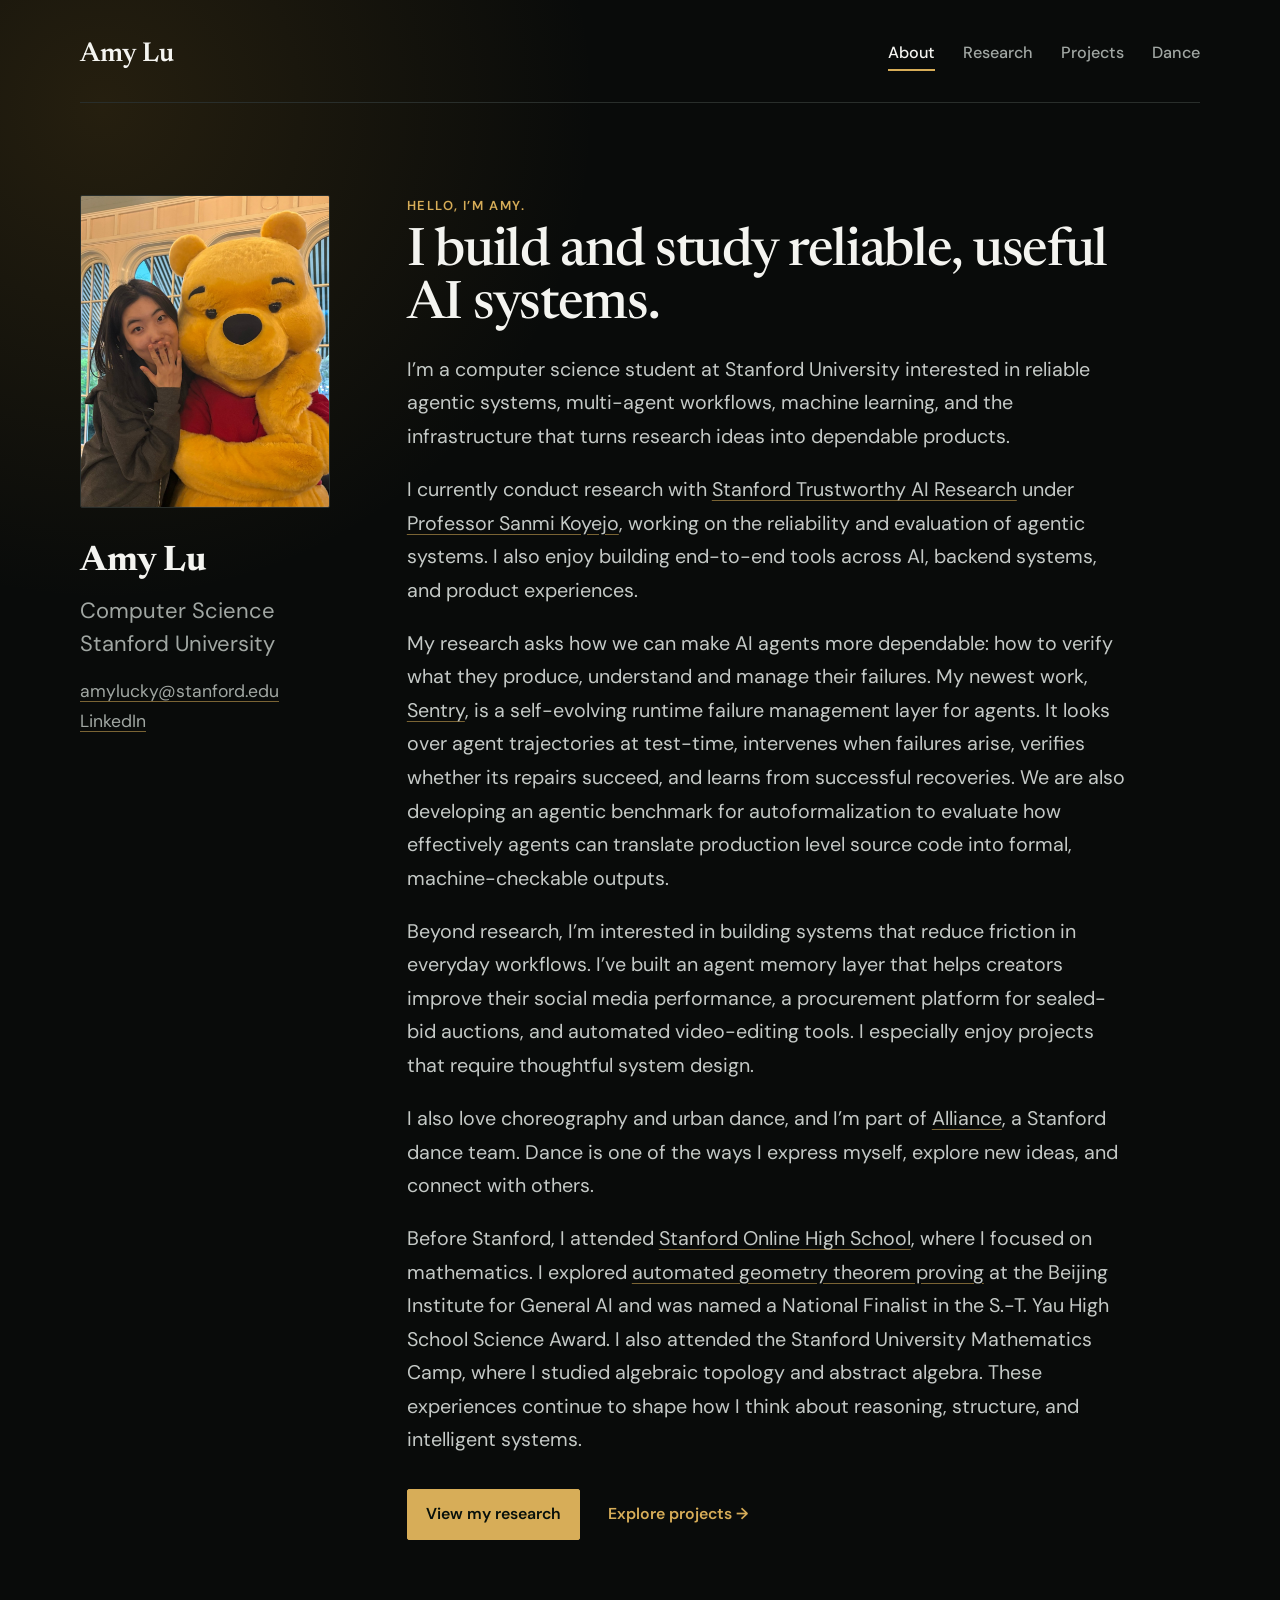
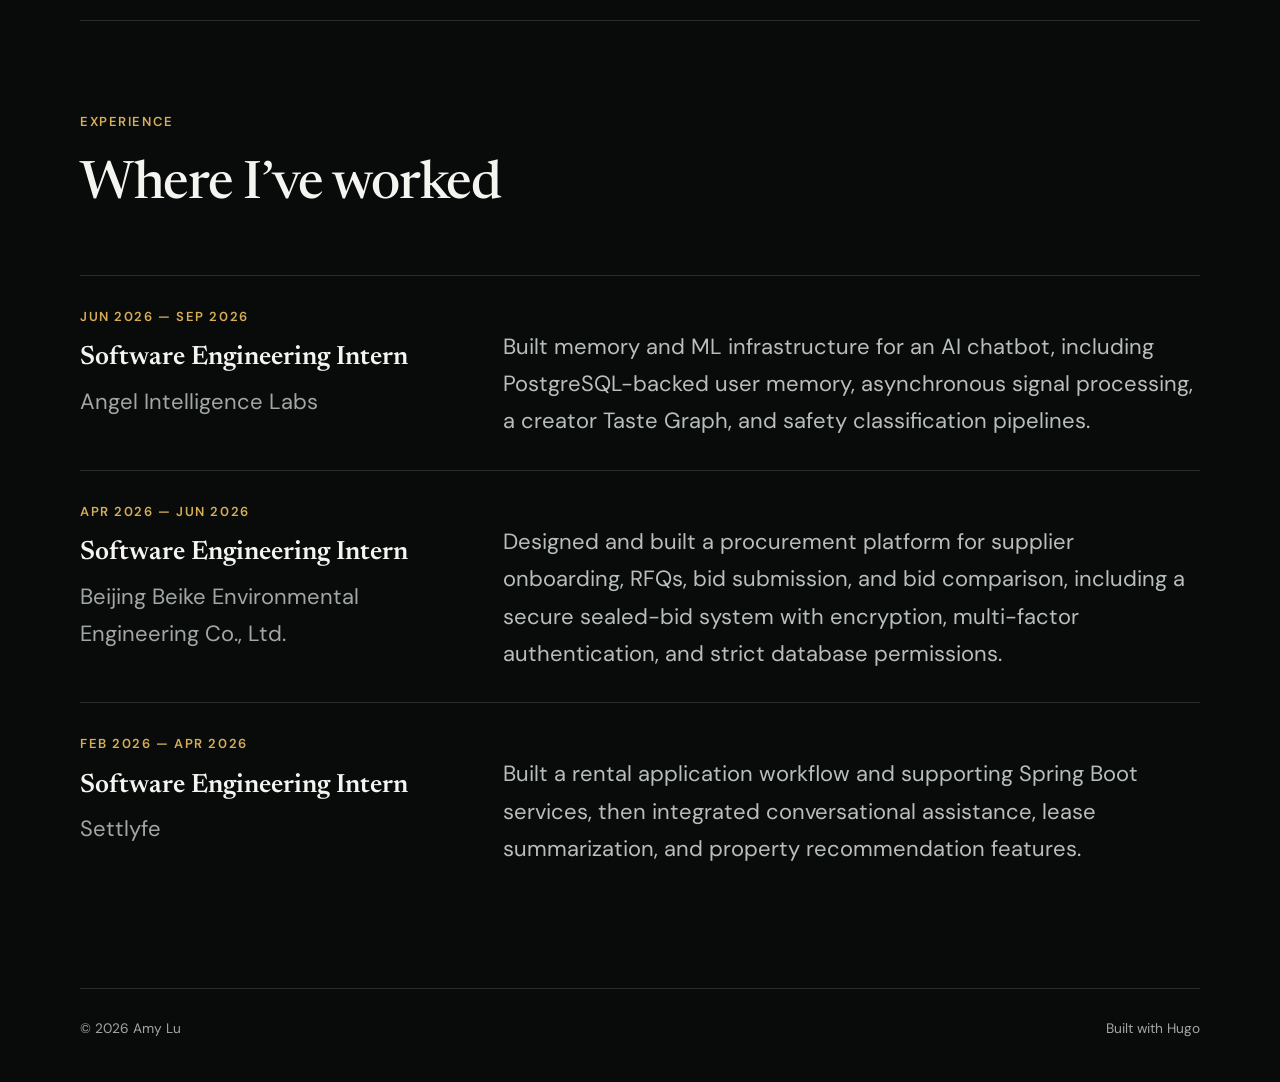
==== commit 2d7f6060: "update" ====
--- a/index.html
+++ b/index.html
@@ -1,6 +1,7 @@
 <!doctype html><html lang=en><head><meta name=generator content="Hugo 0.148.2"><meta charset=utf-8><meta name=viewport content="width=device-width,initial-scale=1"><meta name=description content="Amy Lu — computer science student and AI researcher at Stanford."><title>Amy Lu</title><link rel=preconnect href=https://fonts.googleapis.com><link rel=preconnect href=https://fonts.gstatic.com crossorigin><link href="https://fonts.googleapis.com/css2?family=DM+Sans:wght@400;500;600&family=Newsreader:opsz,wght@6..72,500;6..72,600&display=swap" rel=stylesheet><link rel=stylesheet href=/css/site.css><link rel=alternate type=application/rss+xml href=/index.xml title="Amy Lu"></head><body><header class=site-header><a class=site-name href=/>Amy Lu</a><nav aria-label="Main navigation"><a href=/ class=active aria-current=page>About</a>
 <a href=/research/>Research</a>
 <a href=/projects/>Projects</a>
+<a href=/dance/>Dance</a>
 <a href=/posts/>Blog</a></nav></header><main><section class=about-hero><aside class=profile-card><img class=profile-photo src=/images/profile.jpg alt="Amy Lu with Winnie the Pooh"><div class=profile-details><h1>Amy Lu</h1><p>Computer Science<br>Stanford University</p><div class=contact-links><a href=mailto:amylucky@stanford.edu>amylucky@stanford.edu</a>
 <a href=https://www.linkedin.com/in/amy-lu-bbb99222b/>LinkedIn</a></div></div></aside><div class=intro><p class=eyebrow>Hello, I’m Amy.</p><h2>I build and study reliable, useful AI systems.</h2><p>I’m a computer science student at Stanford University interested in reliable
 agentic systems, multi-agent workflows, machine learning, and the infrastructure
@@ -9,28 +10,28 @@
 under <a href=https://cs.stanford.edu/~sanmi/>Professor Sanmi Koyejo</a>,
 working on the reliability and evaluation of agentic systems. I also enjoy
 building end-to-end tools across AI, backend systems, and product experiences.</p><p>My research asks how we can make AI agents more dependable: how to verify
-what they produce, understand and manage their failures, and evaluate whether
-model behaviors have truly been removed. I’m currently contributing to work
-on program verification, self-evolving failure management for agentic LLM
-systems, and shortcut restoration after machine unlearning.</p><p>Beyond research, I’m interested in the full path from an idea to a working
-system. I’ve built agent memory and safety infrastructure, conversational
-product experiences, multi-agent development tools, and applications spanning
-video editing, campus recommendations, and résumé generation. I especially
-enjoy projects that combine careful system design with practical machine
-learning.</p><p>Outside of computer science, I love choreography and urban dance, and I’m
-part of a Stanford dance team. Dance is one of the ways I express myself,
+what they produce, understand and manage their failures. My newest work,
+<a href=https://x.com/Changxiu_leo_ji/status/2107153972859695222>Sentry</a>,
+is a self-evolving runtime failure management layer for agents. It looks over agent trajectories at test-time,
+intervenes when failures arise, verifies whether its repairs succeed, and learns
+from successful recoveries. We are also developing an agentic benchmark for
+autoformalization to evaluate how effectively agents can translate production level source code into formal, machine-checkable outputs.</p><p>Beyond research, I’m interested in building systems that reduce friction in everyday workflows. I’ve built an agent memory layer that helps creators improve their social media performance, a procurement platform for sealed-bid auctions, and automated video-editing tools. I especially
+enjoy projects that require thoughtful system design.
+</p><p>I also love choreography and urban dance, and I’m part of
+<a href=https://www.instagram.com/alliancedance1998/>Alliance</a>, a Stanford dance team. Dance is one of the ways I express myself,
 explore new ideas, and connect with others.</p><p>Before Stanford, I attended
 <a href=https://onlinehighschool.stanford.edu/>Stanford Online High School</a>,
 where I focused on mathematics. I explored
 <a href=https://www.yau-awards.com/uploads/file/20231101/20231101102624_14564.pdf>automated geometry theorem proving</a>
 at the Beijing Institute for General AI and was named a National Finalist in
 the S.-T. Yau High School Science Award. I also attended the Stanford University
-Mathematics Camp, where I studied algebraic topology, abstract algebra, and
-symmetry in Hopfield networks. These experiences continue to shape how I think
+Mathematics Camp, where I studied algebraic topology and abstract algebra. These experiences continue to shape how I think
 about reasoning, structure, and intelligent systems.</p><div class=intro-links><a class=button href=/research/>View my research</a>
-<a class=text-link href=/projects/>Explore projects →</a></div></div></section><section class=section-block><div class=section-heading><p class=eyebrow>Experience</p><h2>Where I’ve worked</h2></div><div class=timeline><article class=timeline-item><div><p class=item-date>Jun 2026 — Present</p><h3>Software Engineering Intern</h3><p class=item-org>Angel Intelligence Labs</p></div><p>Building memory and ML infrastructure for an AI chatbot, including
+<a class=text-link href=/projects/>Explore projects →</a></div></div></section><section class=section-block><div class=section-heading><p class=eyebrow>Experience</p><h2>Where I’ve worked</h2></div><div class=timeline><article class=timeline-item><div><p class=item-date>Jun 2026 — Sep 2026</p><h3>Software Engineering Intern</h3><p class=item-org>Angel Intelligence Labs</p></div><p>Built memory and ML infrastructure for an AI chatbot, including
 PostgreSQL-backed user memory, asynchronous signal processing, a creator
-Taste Graph, and safety classification pipelines.</p></article><article class=timeline-item><div><p class=item-date>Feb 2026 — Apr 2026</p><h3>Software Engineering Intern</h3><p class=item-org>Settlyfe</p></div><p>Built a rental application workflow and supporting Spring Boot services,
+Taste Graph, and safety classification pipelines.</p></article><article class=timeline-item><div><p class=item-date>Apr 2026 — Jun 2026</p><h3>Software Engineering Intern</h3><p class=item-org>Beijing Beike Environmental Engineering Co., Ltd.</p></div><p>Designed and built a procurement platform for supplier onboarding, RFQs,
+bid submission, and bid comparison, including a secure sealed-bid system
+with encryption, multi-factor authentication, and strict database permissions.</p></article><article class=timeline-item><div><p class=item-date>Feb 2026 — Apr 2026</p><h3>Software Engineering Intern</h3><p class=item-org>Settlyfe</p></div><p>Built a rental application workflow and supporting Spring Boot services,
 then integrated conversational assistance, lease summarization, and
 property recommendation features.</p></article></div></section></main><footer><span>© 2026 Amy Lu</span>
-<span>Built with Hugo</span></footer></body></html>+<span>Built with Hugo</span></footer></body></html>
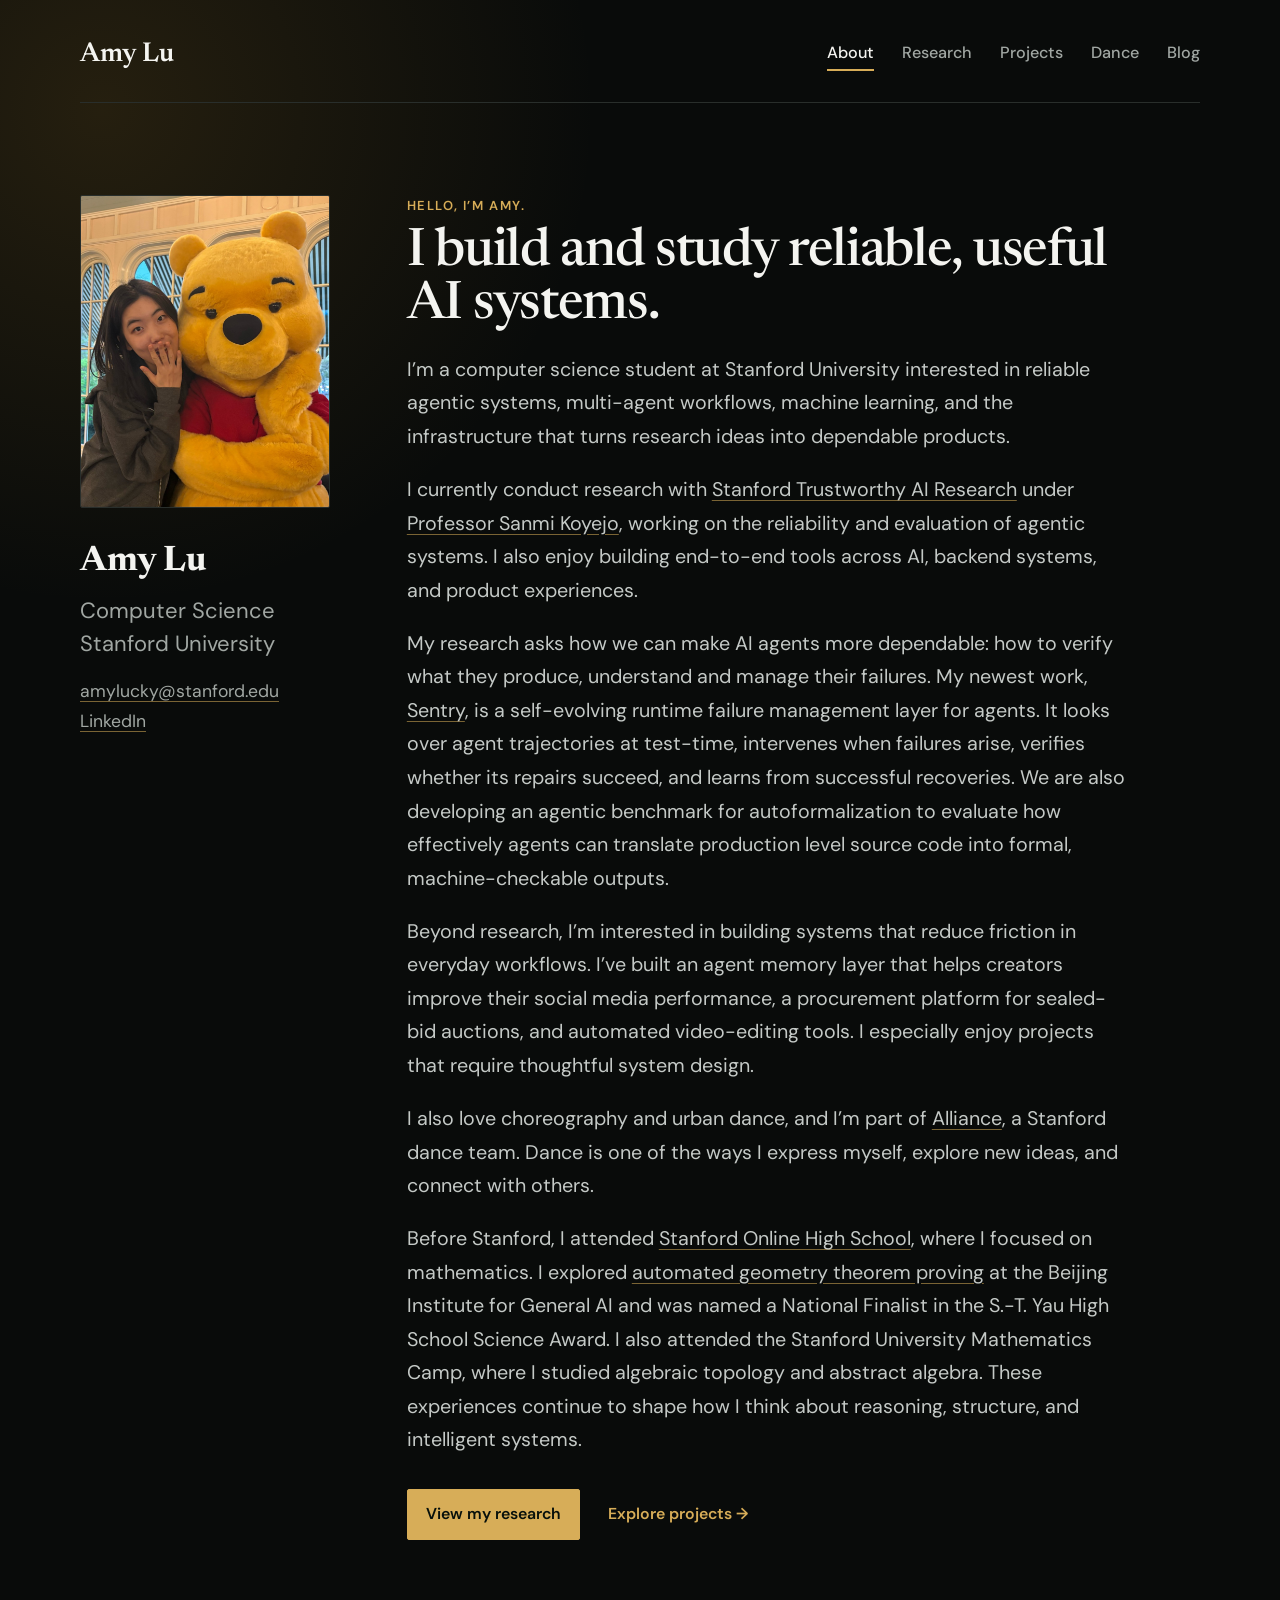
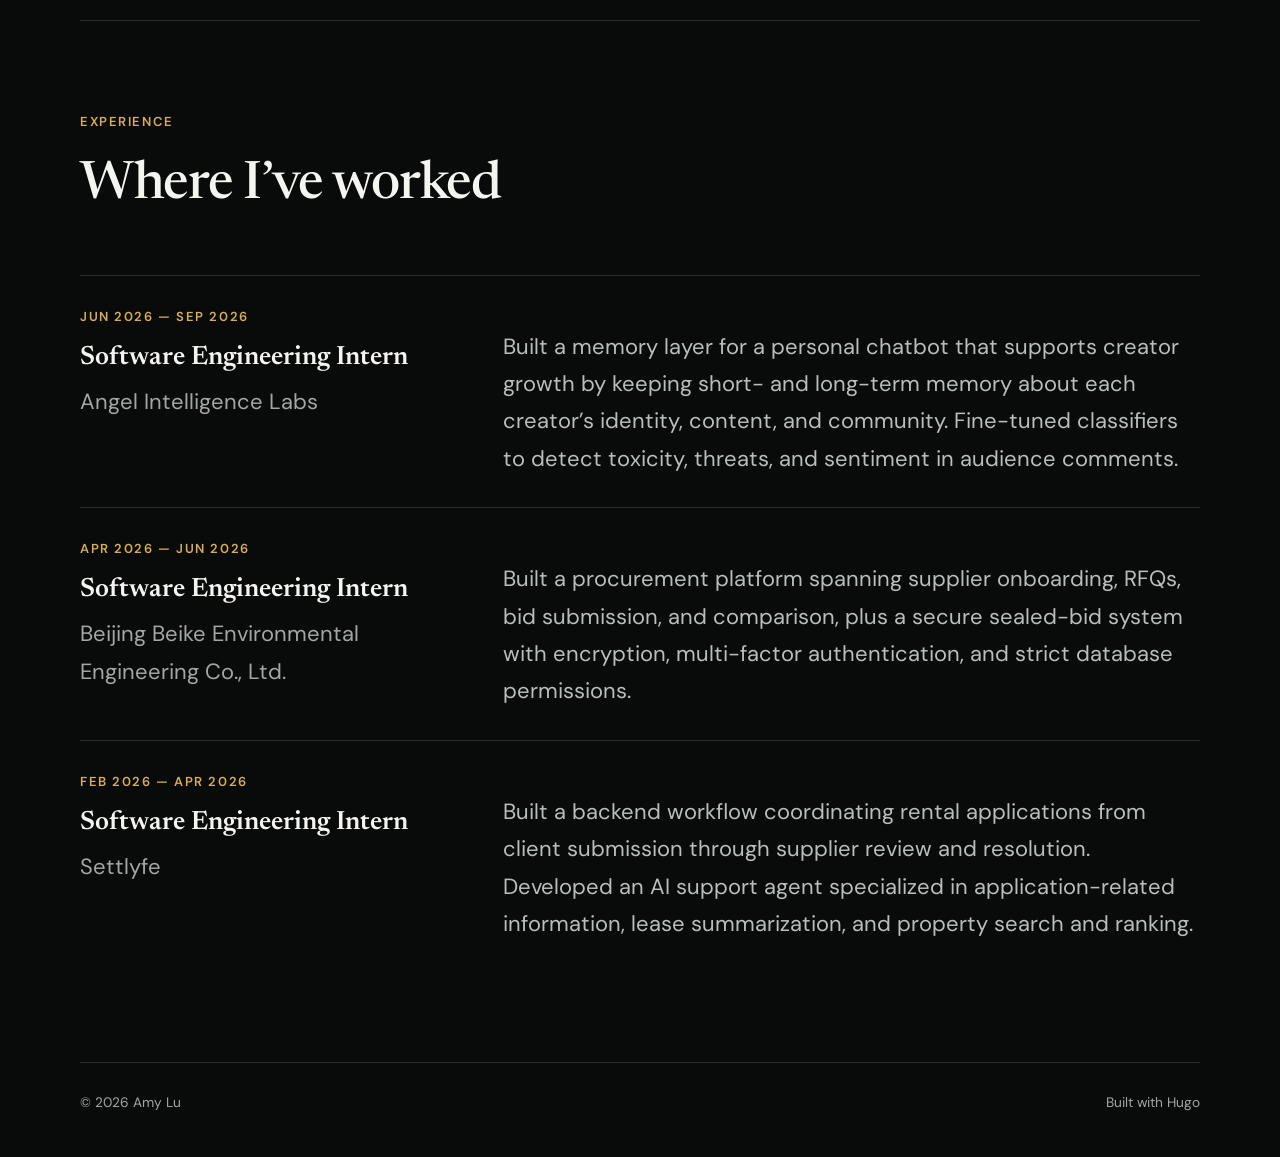
==== commit 8b784460: "fix" ====
--- a/index.html
+++ b/index.html
@@ -1,37 +1,130 @@
-<!doctype html><html lang=en><head><meta name=generator content="Hugo 0.148.2"><meta charset=utf-8><meta name=viewport content="width=device-width,initial-scale=1"><meta name=description content="Amy Lu — computer science student and AI researcher at Stanford."><title>Amy Lu</title><link rel=preconnect href=https://fonts.googleapis.com><link rel=preconnect href=https://fonts.gstatic.com crossorigin><link href="https://fonts.googleapis.com/css2?family=DM+Sans:wght@400;500;600&family=Newsreader:opsz,wght@6..72,500;6..72,600&display=swap" rel=stylesheet><link rel=stylesheet href=/css/site.css><link rel=alternate type=application/rss+xml href=/index.xml title="Amy Lu"></head><body><header class=site-header><a class=site-name href=/>Amy Lu</a><nav aria-label="Main navigation"><a href=/ class=active aria-current=page>About</a>
-<a href=/research/>Research</a>
-<a href=/projects/>Projects</a>
-<a href=/dance/>Dance</a>
-<a href=/posts/>Blog</a></nav></header><main><section class=about-hero><aside class=profile-card><img class=profile-photo src=/images/profile.jpg alt="Amy Lu with Winnie the Pooh"><div class=profile-details><h1>Amy Lu</h1><p>Computer Science<br>Stanford University</p><div class=contact-links><a href=mailto:amylucky@stanford.edu>amylucky@stanford.edu</a>
-<a href=https://www.linkedin.com/in/amy-lu-bbb99222b/>LinkedIn</a></div></div></aside><div class=intro><p class=eyebrow>Hello, I’m Amy.</p><h2>I build and study reliable, useful AI systems.</h2><p>I’m a computer science student at Stanford University interested in reliable
-agentic systems, multi-agent workflows, machine learning, and the infrastructure
-that turns research ideas into dependable products.</p><p>I currently conduct research with
-<a href=https://stairlab.stanford.edu/>Stanford Trustworthy AI Research</a>
-under <a href=https://cs.stanford.edu/~sanmi/>Professor Sanmi Koyejo</a>,
-working on the reliability and evaluation of agentic systems. I also enjoy
-building end-to-end tools across AI, backend systems, and product experiences.</p><p>My research asks how we can make AI agents more dependable: how to verify
-what they produce, understand and manage their failures. My newest work,
-<a href=https://x.com/Changxiu_leo_ji/status/2107153972859695222>Sentry</a>,
-is a self-evolving runtime failure management layer for agents. It looks over agent trajectories at test-time,
-intervenes when failures arise, verifies whether its repairs succeed, and learns
-from successful recoveries. We are also developing an agentic benchmark for
-autoformalization to evaluate how effectively agents can translate production level source code into formal, machine-checkable outputs.</p><p>Beyond research, I’m interested in building systems that reduce friction in everyday workflows. I’ve built an agent memory layer that helps creators improve their social media performance, a procurement platform for sealed-bid auctions, and automated video-editing tools. I especially
-enjoy projects that require thoughtful system design.
-</p><p>I also love choreography and urban dance, and I’m part of
-<a href=https://www.instagram.com/alliancedance1998/>Alliance</a>, a Stanford dance team. Dance is one of the ways I express myself,
-explore new ideas, and connect with others.</p><p>Before Stanford, I attended
-<a href=https://onlinehighschool.stanford.edu/>Stanford Online High School</a>,
-where I focused on mathematics. I explored
-<a href=https://www.yau-awards.com/uploads/file/20231101/20231101102624_14564.pdf>automated geometry theorem proving</a>
-at the Beijing Institute for General AI and was named a National Finalist in
-the S.-T. Yau High School Science Award. I also attended the Stanford University
-Mathematics Camp, where I studied algebraic topology and abstract algebra. These experiences continue to shape how I think
-about reasoning, structure, and intelligent systems.</p><div class=intro-links><a class=button href=/research/>View my research</a>
-<a class=text-link href=/projects/>Explore projects →</a></div></div></section><section class=section-block><div class=section-heading><p class=eyebrow>Experience</p><h2>Where I’ve worked</h2></div><div class=timeline><article class=timeline-item><div><p class=item-date>Jun 2026 — Sep 2026</p><h3>Software Engineering Intern</h3><p class=item-org>Angel Intelligence Labs</p></div><p>Built memory and ML infrastructure for an AI chatbot, including
-PostgreSQL-backed user memory, asynchronous signal processing, a creator
-Taste Graph, and safety classification pipelines.</p></article><article class=timeline-item><div><p class=item-date>Apr 2026 — Jun 2026</p><h3>Software Engineering Intern</h3><p class=item-org>Beijing Beike Environmental Engineering Co., Ltd.</p></div><p>Designed and built a procurement platform for supplier onboarding, RFQs,
-bid submission, and bid comparison, including a secure sealed-bid system
-with encryption, multi-factor authentication, and strict database permissions.</p></article><article class=timeline-item><div><p class=item-date>Feb 2026 — Apr 2026</p><h3>Software Engineering Intern</h3><p class=item-org>Settlyfe</p></div><p>Built a rental application workflow and supporting Spring Boot services,
-then integrated conversational assistance, lease summarization, and
-property recommendation features.</p></article></div></section></main><footer><span>© 2026 Amy Lu</span>
-<span>Built with Hugo</span></footer></body></html>
+<!doctype html>
+<html lang=en>
+
+<head>
+    <meta name=generator content="Hugo 0.148.2">
+    <meta charset=utf-8>
+    <meta name=viewport content="width=device-width,initial-scale=1">
+    <meta name=description content="Amy Lu — computer science student and AI researcher at Stanford.">
+    <title>Amy Lu</title>
+    <link rel=preconnect href=https://fonts.googleapis.com>
+    <link rel=preconnect href=https://fonts.gstatic.com crossorigin>
+    <link
+        href="https://fonts.googleapis.com/css2?family=DM+Sans:wght@400;500;600&family=Newsreader:opsz,wght@6..72,500;6..72,600&display=swap"
+        rel=stylesheet>
+    <link rel=stylesheet href=/css/site.css>
+    <link rel=alternate type=application/rss+xml href=/index.xml title="Amy Lu">
+</head>
+
+<body>
+    <header class=site-header><a class=site-name href= />Amy Lu</a>
+        <nav aria-label="Main navigation"><a href=/ class=active aria-current=page>About</a>
+            <a href=/research />Research</a>
+            <a href=/projects />Projects</a>
+            <a href=/dance />Dance</a>
+            <a href=/posts />Blog</a>
+        </nav>
+    </header>
+    <main>
+        <section class=about-hero>
+            <aside class=profile-card><img class=profile-photo src=/images/profile.jpg
+                    alt="Amy Lu with Winnie the Pooh">
+                <div class=profile-details>
+                    <h1>Amy Lu</h1>
+                    <p>Computer Science<br>Stanford University</p>
+                    <div class=contact-links><a href=mailto:amylucky@stanford.edu>amylucky@stanford.edu</a>
+                        <a href=https://www.linkedin.com/in/amy-lu-bbb99222b />LinkedIn</a>
+                    </div>
+                </div>
+            </aside>
+            <div class=intro>
+                <p class=eyebrow>Hello, I’m Amy.</p>
+                <h2>I build and study reliable, useful AI systems.</h2>
+                <p>I’m a computer science student at Stanford University interested in reliable
+                    agentic systems, multi-agent workflows, machine learning, and the infrastructure
+                    that turns research ideas into dependable products.</p>
+                <p>I currently conduct research with
+                    <a href=https://stairlab.stanford.edu />Stanford Trustworthy AI Research</a>
+                    under <a href=https://cs.stanford.edu/~sanmi />Professor Sanmi Koyejo</a>,
+                    working on the reliability and evaluation of agentic systems. I also enjoy
+                    building end-to-end tools across AI, backend systems, and product experiences.
+                </p>
+                <p>My research asks how we can make AI agents more dependable: how to verify
+                    what they produce, understand and manage their failures. My newest work,
+                    <a href=https://x.com/Changxiu_leo_ji/status/2107153972859695222>Sentry</a>,
+                    is a self-evolving runtime failure management layer for agents. It looks over agent trajectories at
+                    test-time,
+                    intervenes when failures arise, verifies whether its repairs succeed, and learns
+                    from successful recoveries. We are also developing an agentic benchmark for
+                    autoformalization to evaluate how effectively agents can translate production level source code into
+                    formal, machine-checkable outputs.
+                </p>
+                <p>Beyond research, I’m interested in building systems that reduce friction in everyday workflows. I’ve
+                    built an agent memory layer that helps creators improve their social media performance, a
+                    procurement platform for sealed-bid auctions, and automated video-editing tools. I especially
+                    enjoy projects that require thoughtful system design.
+                </p>
+                <p>I also love choreography and urban dance, and I’m part of
+                    <a href=https://www.instagram.com/alliancedance1998 />Alliance</a>, a Stanford dance team. Dance is
+                    one of the ways I express myself,
+                    explore new ideas, and connect with others.
+                </p>
+                <p>Before Stanford, I attended
+                    <a href=https://onlinehighschool.stanford.edu />Stanford Online High School</a>,
+                    where I focused on mathematics. I explored
+                    <a href=https://www.yau-awards.com/uploads/file/20231101/20231101102624_14564.pdf>automated geometry
+                        theorem proving</a>
+                    at the Beijing Institute for General AI and was named a National Finalist in
+                    the S.-T. Yau High School Science Award. I also attended the Stanford University
+                    Mathematics Camp, where I studied algebraic topology and abstract algebra. These experiences
+                    continue to shape how I think
+                    about reasoning, structure, and intelligent systems.
+                </p>
+                <div class=intro-links><a class=button href=/research />View my research</a>
+                    <a class=text-link href=/projects />Explore projects →</a>
+                </div>
+            </div>
+        </section>
+        <section class=section-block>
+            <div class=section-heading>
+                <p class=eyebrow>Experience</p>
+                <h2>Where I’ve worked</h2>
+            </div>
+            <div class=timeline>
+                <article class=timeline-item>
+                    <div>
+                        <p class=item-date>Jun 2026 — Sep 2026</p>
+                        <h3>Software Engineering Intern</h3>
+                        <p class=item-org>Angel Intelligence Labs</p>
+                    </div>
+                    <p>Built a memory layer for a personal chatbot that supports creator growth by keeping short- and long-term memory about each creator’s identity, content, and community. Fine-tuned classifiers to detect toxicity, threats, and sentiment in audience comments.</p>
+                </article>
+                <article class=timeline-item>
+                    <div>
+                        <p class=item-date>Apr 2026 — Jun 2026</p>
+                        <h3>Software Engineering Intern</h3>
+                        <p class=item-org>Beijing Beike Environmental Engineering Co., Ltd.</p>
+                    </div>
+                    <p>Built a procurement platform spanning supplier onboarding, RFQs, bid
+                        submission, and comparison, plus a secure sealed-bid system with encryption,
+                        multi-factor authentication, and strict database permissions.</p>
+                </article>
+                <article class=timeline-item>
+                    <div>
+                        <p class=item-date>Feb 2026 — Apr 2026</p>
+                        <h3>Software Engineering Intern</h3>
+                        <p class=item-org>Settlyfe</p>
+                    </div>
+                    <p>Built a backend workflow coordinating rental applications from
+                        client submission through supplier review and resolution. Developed an AI
+                        support agent specialized in application-related information, lease summarization, and property search and ranking.</p>
+                </article>
+            </div>
+        </section>
+    </main>
+    <footer><span>© 2026 Amy Lu</span>
+        <span>Built with Hugo</span>
+    </footer>
+</body>
+
+</html>
